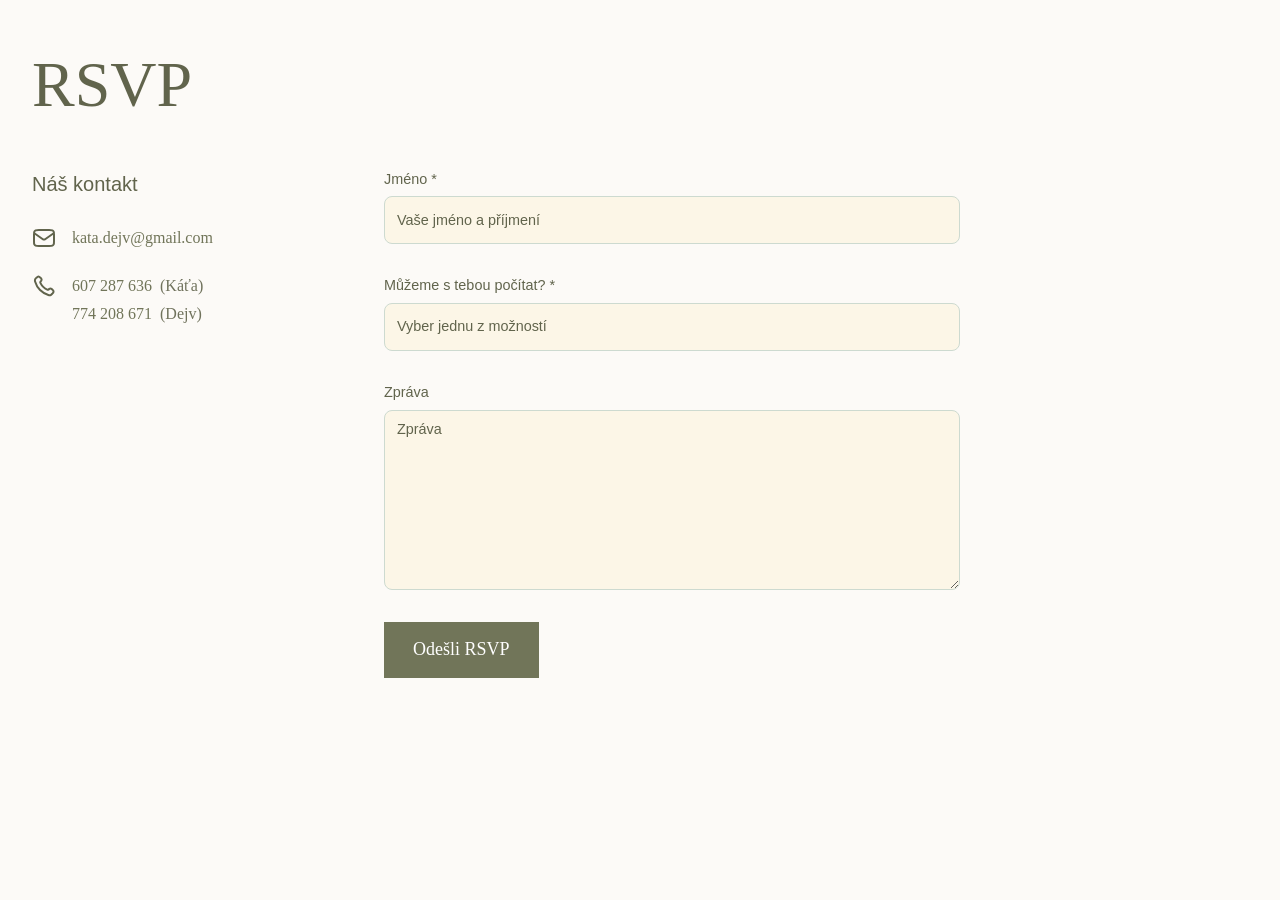
==== rsvp.html @ 77498708 "Add files via upload" ====
<!DOCTYPE html>
<html lang="cs">
    
<head>
    <meta charset="utf-8"/>
    <title>RSVP</title>
    <meta content="RSVP" property="og:title"/>
    <meta property="og:type" content="website"/>
    <meta content="width=device-width, initial-scale=1" name="viewport"/>
    <link rel="stylesheet" type="text/css" href="rsvp_styles.css"/>
    <script type="text/javascript">!function(o,c){var n=c.documentElement,t=" w-mod-";n.className+=t+"js",("ontouchstart"in o||o.DocumentTouch&&c instanceof DocumentTouch)&&(n.className+=t+"touch")}(window,document);</script>
    <style> select { -webkit-appearance: none; } </style>
</head>
<script>
document.addEventListener("DOMContentLoaded", function () {
    const ucast = document.getElementById("ucast");
    const pocetOsob = document.getElementById("pocet-osob");

    const anoFields = document.querySelectorAll(".rsvp-ano-field");
    const druhaOsobaFields = document.querySelectorAll(".druha-osoba-field");

    const requiredAnoInputs = [
        document.getElementById("pocet-osob"),
        document.getElementById("polevka-1"),
        document.getElementById("hlavni-jidlo-1")
    ];

    const druhaOsobaInputs = [
        document.getElementById("polevka-2"),
        document.getElementById("hlavni-jidlo-2")
    ];

    function toggleRsvpFields() {
        const jeAno = ucast.value === "ano";
        const jsouDva = jeAno && pocetOsob.value === "2";

        // Pole viditelná pouze při odpovědi Ano
        anoFields.forEach(function (field) {
            field.style.display = jeAno ? "" : "none";
        });

        requiredAnoInputs.forEach(function (input) {
            if (!input) return;

            input.required = jeAno;
            input.disabled = !jeAno;

            if (!jeAno) {
                input.value = "";
            }
        });

        // Pole pro druhou osobu se zobrazí pouze při Ano + 2 osoby
        druhaOsobaFields.forEach(function (field) {
            field.style.display = jsouDva ? "" : "none";
        });

        druhaOsobaInputs.forEach(function (input) {
            if (!input) return;

            input.required = jsouDva;
            input.disabled = !jsouDva;

            if (!jsouDva) {
                input.value = "";
            }
        });
    }

    toggleRsvpFields();

    ucast.addEventListener("change", toggleRsvpFields);
    pocetOsob.addEventListener("change", toggleRsvpFields);
});
</script>
<body>
    <section id="Contact" class="contact-hero-section">
        <div class="w-layout-blockcontainer container w-container">
            <h1 class="heading-h2 margin-bottom-32">RSVP</h1>
            <div class="contact-form-block w-form">
                <form action="https://formsubmit.co/kata.dejv@gmail.com" method="POST" class="contact-form-grid">
                    <div class="contact-side-container"><p words-slide-up="" text-split="" class="paragraph-20">Náš kontakt</p>
                        <div class="contact-list">
                            <div id="w-node-_334a11bf-5dee-5a60-2e94-5e9068038ddd-0ecbaa71" class="contact-list-item">
                                <div class="contact-list-icon-wrapper">
                                    <div class="contact-list-icon w-embed">
                                        <svg width="24" height="24" viewBox="0 0 24 24" fill="none" xmlns="http://www.w3.org/2000/svg">
                                            <path d="M2 7L10.1649 12.7154C10.8261 13.1783 11.1567 13.4097 11.5163 13.4993C11.8339 13.5785 12.1661 13.5785 12.4837 13.4993C12.8433 13.4097 13.1739 13.1783 13.8351 12.7154L22 7M6.8 20H17.2C18.8802 20 19.7202 20 20.362 19.673C20.9265 19.3854 21.3854 18.9265 21.673 18.362C22 17.7202 22 16.8802 22 15.2V8.8C22 7.11984 22 6.27976 21.673 5.63803C21.3854 5.07354 20.9265 4.6146 20.362 4.32698C19.7202 4 18.8802 4 17.2 4H6.8C5.11984 4 4.27976 4 3.63803 4.32698C3.07354 4.6146 2.6146 5.07354 2.32698 5.63803C2 6.27976 2 7.11984 2 8.8V15.2C2 16.8802 2 17.7202 2.32698 18.362C2.6146 18.9265 3.07354 19.3854 3.63803 19.673C4.27976 20 5.11984 20 6.8 20Z" stroke="currentColor" stroke-width="2" stroke-linecap="round" stroke-linejoin="round"/>
                                        </svg>
                                    </div>
                                </div>
                                <a href="mailto:kata.dejv@gmail.com" class="contact-links">kata.dejv@gmail.com</a>
                            </div>
                            <div id="w-node-_334a11bf-5dee-5a60-2e94-5e9068038de2-0ecbaa71" class="contact-list-item">
                                <div class="contact-list-icon-wrapper">
                                    <div class="contact-list-icon w-embed">
                                        <svg width="24" height="24" viewBox="0 0 24 24" fill="none" xmlns="http://www.w3.org/2000/svg">
                                            <path d="M8.38028 8.85335C9.07627 10.303 10.0251 11.6616 11.2266 12.8632C12.4282 14.0648 13.7869 15.0136 15.2365 15.7096C15.3612 15.7694 15.4235 15.7994 15.5024 15.8224C15.7828 15.9041 16.127 15.8454 16.3644 15.6754C16.4313 15.6275 16.4884 15.5704 16.6027 15.4561C16.9523 15.1064 17.1271 14.9316 17.3029 14.8174C17.9658 14.3864 18.8204 14.3864 19.4833 14.8174C19.6591 14.9316 19.8339 15.1064 20.1835 15.4561L20.3783 15.6509C20.9098 16.1824 21.1755 16.4481 21.3198 16.7335C21.6069 17.301 21.6069 17.9713 21.3198 18.5389C21.1755 18.8242 20.9098 19.09 20.3783 19.6214L20.2207 19.779C19.6911 20.3087 19.4263 20.5735 19.0662 20.7757C18.6667 21.0001 18.0462 21.1615 17.588 21.1601C17.1751 21.1589 16.8928 21.0788 16.3284 20.9186C13.295 20.0576 10.4326 18.4332 8.04466 16.0452C5.65668 13.6572 4.03221 10.7948 3.17124 7.76144C3.01103 7.19699 2.93092 6.91477 2.9297 6.50182C2.92833 6.0436 3.08969 5.42311 3.31411 5.0236C3.51636 4.66357 3.78117 4.39876 4.3108 3.86913L4.46843 3.7115C4.99987 3.18006 5.2656 2.91433 5.55098 2.76999C6.11854 2.48292 6.7888 2.48292 7.35636 2.76999C7.64174 2.91433 7.90747 3.18006 8.43891 3.7115L8.63378 3.90637C8.98338 4.25597 9.15819 4.43078 9.27247 4.60655C9.70347 5.26945 9.70347 6.12403 9.27247 6.78692C9.15819 6.96269 8.98338 7.1375 8.63378 7.4871C8.51947 7.60142 8.46231 7.65857 8.41447 7.72538C8.24446 7.96281 8.18576 8.30707 8.26748 8.58743C8.29048 8.66632 8.32041 8.72866 8.38028 8.85335Z" stroke="currentColor" stroke-width="2" stroke-linecap="round" stroke-linejoin="round"/>
                                        </svg>
                                    </div>
                                </div>
                                <div class="contact-phone-links">
                                    <div style="display: flex; flex-direction: column; align-items: flex-start; gap: 4px;">
                                        <div>
                                            <a class="contact-links" href="tel:+420607287636" style="display: inline;">607 287 636</a>
                                            <span class="contact-phone-name">(Káťa)</span>
                                        </div>

                                        <div>
                                            <a class="contact-links" href="tel:+420774208671" style="display: inline;">774 208 671</a>
                                            <span class="contact-phone-name">(Dejv)</span>
                                        </div>
                                    </div>
                                </div>
                                </div>
                            <div id="w-node-_334a11bf-5dee-5a60-2e94-5e9068038de7-0ecbaa71" class="contact-list-item"></div>
                        </div>
                    </div>
                    <div class="form-elements-grid">

                        <div class="_100-width">
                            <label for="First-Name-3" class="field-label">Jméno *</label>
                            <input class="text-field w-input" maxlength="256" name="Jméno" data-name="First Name" placeholder="Vaše jméno a příjmení" type="text" id="First-Name-3" required/>
                        </div>

                        <div class="_100-width">
                            <label for="ucast" class="field-label">Můžeme s tebou počítat? *</label>
                            <select id="ucast" name="Účast" data-name="Účast" required class="text-field w-select">
                                <option value="">Vyber jednu z možností</option>
                                <option value="ano">Ano</option>
                                <option value="ne">Ne</option>
                            </select>
                        </div>

                        <div class="_100-width rsvp-ano-field" style="display: none;">
                            <label for="pocet-osob" class="field-label">Kolik vás bude? *</label>
                            <select id="pocet-osob" name="Počet osob" data-name="Počet osob" class="text-field w-select">
                                <option value="">Vyber jednu z možností</option>
                                <option value="1">1</option>
                                <option value="2">2</option>
                            </select>
                        </div>

                        <div class="_100-width rsvp-ano-field" style="display: none;">
                            <label for="polevka-1" class="field-label">Polévka *</label>
                            <select id="polevka-1" name="Polévka" data-name="Polévka" class="text-field w-select">
                                <option value="">Vyber jednu z možností</option>
                                <option value="Hovězí vývar s játrovými knedlíčky, nudle, bylinky">Hovězí vývar s játrovými knedlíčky, nudle, bylinky</option>
                                <option value="Dýňový krém">Dýňový krém</option>
                            </select>
                        </div>

                        <div class="_100-width rsvp-ano-field" style="display: none;">
                            <label for="hlavni-jidlo-1" class="field-label">Hlavní jídlo *</label>
                            <select id="hlavni-jidlo-1" name="Hlavní jídlo" data-name="Hlavní jídlo" class="text-field w-select">
                                <option value="">Vyber jednu z možností</option>
                                <option value="Hovězí svíčková pečeně na kořenové zelenině se smetanou, pajfalský knedlík, rybízový jam, pečený citron, šlehačka">Hovězí svíčková pečeně na kořenové zelenině se smetanou, pajfalský knedlík, rybízový jam, pečený citron, šlehačka</option>
                                <option value="Losos, petrželové pyré, grilované cukety a mladá karotka, špenátový olej, kandovaný citron">Losos, petrželové pyré, grilované cukety a mladá karotka, špenátový olej, kandovaný citron</option>
                                <option value="Grilované kuřecí supreme prso, pečené batáty, omáčka na pepři a koňaku, fazolky s uzenou slaninou">Grilované kuřecí supreme prso, pečené batáty, omáčka na pepři a koňaku, fazolky s uzenou slaninou</option>
                            </select>
                        </div>

                        <div class="_100-width druha-osoba-field" style="display: none;">
                            <label for="polevka-2" class="field-label">Polévka (2. osoba) *</label>
                            <select id="polevka-2" name="Polévka 2. osoba" data-name="Polévka 2. osoba" class="text-field w-select">
                                <option value="">Vyber jednu z možností</option>
                                <option value="Hovězí vývar s játrovými knedlíčky, nudle, bylinky">Hovězí vývar s játrovými knedlíčky, nudle, bylinky</option>
                                <option value="Dýňový krém">Dýňový krém</option>
                            </select>
                        </div>

                        <div class="_100-width druha-osoba-field" style="display: none;">
                            <label for="hlavni-jidlo-2" class="field-label">Hlavní jídlo (2. osoba) *</label>
                            <select id="hlavni-jidlo-2" name="Hlavní jídlo 2. osoba" data-name="Hlavní jídlo 2. osoba" class="text-field w-select">
                                <option value="">Vyber jednu z možností</option>
                                <option value="Hovězí svíčková pečeně na kořenové zelenině se smetanou, pajfalský knedlík, rybízový jam, pečený citron, šlehačka">Hovězí svíčková pečeně na kořenové zelenině se smetanou, pajfalský knedlík, rybízový jam, pečený citron, šlehačka</option>
                                <option value="Losos, petrželové pyré, grilované cukety a mladá karotka, špenátový olej, kandovaný citron">Losos, petrželové pyré, grilované cukety a mladá karotka, špenátový olej, kandovaný citron</option>
                                <option value="Grilované kuřecí supreme prso, pečené batáty, omáčka na pepři a koňaku, fazolky s uzenou slaninou">Grilované kuřecí supreme prso, pečené batáty, omáčka na pepři a koňaku, fazolky s uzenou slaninou</option>
                            </select>
                        </div>

                        <div class="_100-width">
                            <label for="Message-3" class="field-label">Zpráva</label>
                            <textarea placeholder="Zpráva" maxlength="5000" id="Message-3" name="Zpráva" data-name="Zpráva" class="text-field text-field-area w-input"></textarea>
                        </div>

                        <div class="_100-width">
                            <input type="submit" data-wait="Please wait..." class="primary-button w-button" value="Odešli RSVP"/>
                        </div>

                    </div>
                </form>
                <div class="success-message w-form-done">
                    <div class="paragraph-18">Už se nemůžeme dočkat na to až se všichni společně sejdeme!</div>
                </div>
                <div class="error-message w-form-fail">
                    <div>Ups! Něco se pokazilo při vyplňování dotazníku.</div>
                </div>
            </div>
        </div>
    </section>
</body>
</html>
---- rsvp_styles.css ----
html {
  -webkit-text-size-adjust: 100%;
  -ms-text-size-adjust: 100%;
  font-family: sans-serif;
}

body {
  margin: 0;
}

article, aside, details, figcaption, figure, footer, header, hgroup, main, menu, nav, section, summary {
  display: block;
}

audio, canvas, progress, video {
  vertical-align: baseline;
  display: inline-block;
}

audio:not([controls]) {
  height: 0;
  display: none;
}

[hidden], template {
  display: none;
}

a {
  background-color: #0000;
}

a:active, a:hover {
  outline: 0;
}

abbr[title] {
  border-bottom: 1px dotted;
}

b, strong {
  font-weight: bold;
}

dfn {
  font-style: italic;
}

h1 {
  margin: .67em 0;
  font-size: 2em;
}

mark {
  color: #000;
  background: #ff0;
}

small {
  font-size: 80%;
}

sub, sup {
  vertical-align: baseline;
  font-size: 75%;
  line-height: 0;
  position: relative;
}

sup {
  top: -.5em;
}

sub {
  bottom: -.25em;
}

img {
  border: 0;
}

svg:not(:root) {
  overflow: hidden;
}

hr {
  box-sizing: content-box;
  height: 0;
}

pre {
  overflow: auto;
}

code, kbd, pre, samp {
  font-family: monospace;
  font-size: 1em;
}

button, input, optgroup, select, textarea {
  color: inherit;
  font: inherit;
  margin: 0;
}

button {
  overflow: visible;
}

button, select {
  text-transform: none;
}

button, html input[type="button"], input[type="reset"] {
  -webkit-appearance: button;
  cursor: pointer;
}

button[disabled], html input[disabled] {
  cursor: default;
}

button::-moz-focus-inner, input::-moz-focus-inner {
  border: 0;
  padding: 0;
}

input {
  line-height: normal;
}

input[type="checkbox"], input[type="radio"] {
  box-sizing: border-box;
  padding: 0;
}

input[type="number"]::-webkit-inner-spin-button, input[type="number"]::-webkit-outer-spin-button {
  height: auto;
}

input[type="search"] {
  -webkit-appearance: none;
}

input[type="search"]::-webkit-search-cancel-button, input[type="search"]::-webkit-search-decoration {
  -webkit-appearance: none;
}

legend {
  border: 0;
  padding: 0;
}

textarea {
  overflow: auto;
}

optgroup {
  font-weight: bold;
}

table {
  border-collapse: collapse;
  border-spacing: 0;
}

td, th {
  padding: 0;
}

@font-face {
  font-family: webflow-icons;
  src: url("[data-uri]") format("truetype");
  font-weight: normal;
  font-style: normal;
}

[class^="w-icon-"], [class*=" w-icon-"] {
  speak: none;
  font-variant: normal;
  text-transform: none;
  -webkit-font-smoothing: antialiased;
  -moz-osx-font-smoothing: grayscale;
  font-style: normal;
  font-weight: normal;
  line-height: 1;
  font-family: webflow-icons !important;
}

.w-icon-slider-right:before {
  content: "";
}

.w-icon-slider-left:before {
  content: "";
}

.w-icon-nav-menu:before {
  content: "";
}

.w-icon-arrow-down:before, .w-icon-dropdown-toggle:before {
  content: "";
}

.w-icon-file-upload-remove:before {
  content: "";
}

.w-icon-file-upload-icon:before {
  content: "";
}

* {
  box-sizing: border-box;
}

html {
  height: 100%;
}

body {
  color: #333;
  background-color: #fff;
  min-height: 100%;
  margin: 0;
  font-family: Arial, sans-serif;
  font-size: 14px;
  line-height: 20px;
}

img {
  vertical-align: middle;
  max-width: 100%;
  display: inline-block;
}

html.w-mod-touch * {
  background-attachment: scroll !important;
}

.w-block {
  display: block;
}

.w-inline-block {
  max-width: 100%;
  display: inline-block;
}

.w-clearfix:before, .w-clearfix:after {
  content: " ";
  grid-area: 1 / 1 / 2 / 2;
  display: table;
}

.w-clearfix:after {
  clear: both;
}

.w-hidden {
  display: none;
}

.w-button {
  color: #fff;
  line-height: inherit;
  cursor: pointer;
  background-color: #3898ec;
  border: 0;
  border-radius: 0;
  padding: 9px 15px;
  text-decoration: none;
  display: inline-block;
}

input.w-button {
  -webkit-appearance: button;
}

html[data-w-dynpage] [data-w-cloak] {
  color: #0000 !important;
}

.w-code-block {
  margin: unset;
}

pre.w-code-block code {
  all: inherit;
}

.w-optimization {
  display: contents;
}

.w-webflow-badge, .w-webflow-badge * {
  z-index: auto;
  visibility: visible;
  box-sizing: border-box;
  float: none;
  clear: none;
  box-shadow: none;
  opacity: 1;
  direction: ltr;
  font-family: inherit;
  font-weight: inherit;
  color: inherit;
  font-size: inherit;
  line-height: inherit;
  font-style: inherit;
  font-variant: inherit;
  text-align: inherit;
  letter-spacing: inherit;
  -webkit-text-decoration: inherit;
  text-decoration: inherit;
  text-indent: 0;
  text-transform: inherit;
  text-shadow: none;
  font-smoothing: auto;
  vertical-align: baseline;
  cursor: inherit;
  white-space: inherit;
  word-break: normal;
  word-spacing: normal;
  word-wrap: normal;
  background: none;
  border: 0 #0000;
  border-radius: 0;
  width: auto;
  min-width: 0;
  max-width: none;
  height: auto;
  min-height: 0;
  max-height: none;
  margin: 0;
  padding: 0;
  list-style-type: disc;
  transition: none;
  display: block;
  position: static;
  inset: auto;
  overflow: visible;
  transform: none;
}

.w-webflow-badge {
  white-space: nowrap;
  cursor: pointer;
  box-shadow: 0 0 0 1px #0000001a, 0 1px 3px #0000001a;
  visibility: visible !important;
  z-index: 2147483647 !important;
  color: #aaadb0 !important;
  opacity: 1 !important;
  background-color: #fff !important;
  border-radius: 3px !important;
  width: auto !important;
  height: auto !important;
  margin: 0 !important;
  padding: 6px !important;
  font-size: 12px !important;
  line-height: 14px !important;
  text-decoration: none !important;
  display: inline-block !important;
  position: fixed !important;
  inset: auto 12px 12px auto !important;
  overflow: visible !important;
  transform: none !important;
}

.w-webflow-badge > img {
  visibility: visible !important;
  opacity: 1 !important;
  vertical-align: middle !important;
  display: inline-block !important;
}

h1, h2, h3, h4, h5, h6 {
  margin-bottom: 10px;
  font-weight: bold;
}

h1 {
  margin-top: 20px;
  font-size: 38px;
  line-height: 44px;
}

h2 {
  margin-top: 20px;
  font-size: 32px;
  line-height: 36px;
}

h3 {
  margin-top: 20px;
  font-size: 24px;
  line-height: 30px;
}

h4 {
  margin-top: 10px;
  font-size: 18px;
  line-height: 24px;
}

h5 {
  margin-top: 10px;
  font-size: 14px;
  line-height: 20px;
}

h6 {
  margin-top: 10px;
  font-size: 12px;
  line-height: 18px;
}

p {
  margin-top: 0;
  margin-bottom: 10px;
}

blockquote {
  border-left: 5px solid #e2e2e2;
  margin: 0 0 10px;
  padding: 10px 20px;
  font-size: 18px;
  line-height: 22px;
}

figure {
  margin: 0 0 10px;
}

figcaption {
  text-align: center;
  margin-top: 5px;
}

ul, ol {
  margin-top: 0;
  margin-bottom: 10px;
  padding-left: 40px;
}

.w-list-unstyled {
  padding-left: 0;
  list-style: none;
}

.w-embed:before, .w-embed:after {
  content: " ";
  grid-area: 1 / 1 / 2 / 2;
  display: table;
}

.w-embed:after {
  clear: both;
}

.w-video {
  width: 100%;
  padding: 0;
  position: relative;
}

.w-video iframe, .w-video object, .w-video embed {
  border: none;
  width: 100%;
  height: 100%;
  position: absolute;
  top: 0;
  left: 0;
}

fieldset {
  border: 0;
  margin: 0;
  padding: 0;
}

button, [type="button"], [type="reset"] {
  cursor: pointer;
  -webkit-appearance: button;
  border: 0;
}

.w-form {
  margin: 0 0 15px;
}

.w-form-done {
  text-align: center;
  background-color: #ddd;
  padding: 20px;
  display: none;
}

.w-form-fail {
  background-color: #ffdede;
  margin-top: 10px;
  padding: 10px;
  display: none;
}

.w-input, .w-select {
  color: #333;
  vertical-align: middle;
  background-color: #fff;
  border: 1px solid #ccc;
  width: 100%;
  height: 38px;
  margin-bottom: 10px;
  padding: 8px 12px;
  font-size: 14px;
  line-height: 1.42857;
  display: block;
}

.w-input::placeholder, .w-select::placeholder {
  color: #999;
}

.w-input:focus, .w-select:focus {
  border-color: #3898ec;
  outline: 0;
}

.w-input[disabled], .w-select[disabled], .w-input[readonly], .w-select[readonly], fieldset[disabled] .w-input, fieldset[disabled] .w-select {
  cursor: not-allowed;
}

.w-input[disabled]:not(.w-input-disabled), .w-select[disabled]:not(.w-input-disabled), .w-input[readonly], .w-select[readonly], fieldset[disabled]:not(.w-input-disabled) .w-input, fieldset[disabled]:not(.w-input-disabled) .w-select {
  background-color: #eee;
}

textarea.w-input, textarea.w-select {
  height: auto;
}

.w-select {
  background-color: #f3f3f3;
}

.w-select[multiple] {
  height: auto;
}

.w-form-label {
  cursor: pointer;
  margin-bottom: 0;
  font-weight: normal;
  display: inline-block;
}

.w-radio {
  margin-bottom: 5px;
  padding-left: 20px;
  display: block;
}

.w-radio:before, .w-radio:after {
  content: " ";
  grid-area: 1 / 1 / 2 / 2;
  display: table;
}

.w-radio:after {
  clear: both;
}

.w-radio-input {
  float: left;
  margin: 3px 0 0 -20px;
  line-height: normal;
}

.w-file-upload {
  margin-bottom: 10px;
  display: block;
}

.w-file-upload-input {
  opacity: 0;
  z-index: -100;
  width: .1px;
  height: .1px;
  position: absolute;
  overflow: hidden;
}

.w-file-upload-default, .w-file-upload-uploading, .w-file-upload-success {
  color: #333;
  display: inline-block;
}

.w-file-upload-error {
  margin-top: 10px;
  display: block;
}

.w-file-upload-default.w-hidden, .w-file-upload-uploading.w-hidden, .w-file-upload-error.w-hidden, .w-file-upload-success.w-hidden {
  display: none;
}

.w-file-upload-uploading-btn {
  cursor: pointer;
  background-color: #fafafa;
  border: 1px solid #ccc;
  margin: 0;
  padding: 8px 12px;
  font-size: 14px;
  font-weight: normal;
  display: flex;
}

.w-file-upload-file {
  background-color: #fafafa;
  border: 1px solid #ccc;
  flex-grow: 1;
  justify-content: space-between;
  margin: 0;
  padding: 8px 9px 8px 11px;
  display: flex;
}

.w-file-upload-file-name {
  font-size: 14px;
  font-weight: normal;
  display: block;
}

.w-file-remove-link {
  cursor: pointer;
  width: auto;
  height: auto;
  margin-top: 3px;
  margin-left: 10px;
  padding: 3px;
  display: block;
}

.w-icon-file-upload-remove {
  margin: auto;
  font-size: 10px;
}

.w-file-upload-error-msg {
  color: #ea384c;
  padding: 2px 0;
  display: inline-block;
}

.w-file-upload-info {
  padding: 0 12px;
  line-height: 38px;
  display: inline-block;
}

.w-file-upload-label {
  cursor: pointer;
  background-color: #fafafa;
  border: 1px solid #ccc;
  margin: 0;
  padding: 8px 12px;
  font-size: 14px;
  font-weight: normal;
  display: inline-block;
}

.w-icon-file-upload-icon, .w-icon-file-upload-uploading {
  width: 20px;
  margin-right: 8px;
  display: inline-block;
}

.w-icon-file-upload-uploading {
  height: 20px;
}

.w-container {
  max-width: 940px;
  margin-left: auto;
  margin-right: auto;
}

.w-container:before, .w-container:after {
  content: " ";
  grid-area: 1 / 1 / 2 / 2;
  display: table;
}

.w-container:after {
  clear: both;
}

.w-container .w-row {
  margin-left: -10px;
  margin-right: -10px;
}

.w-row:before, .w-row:after {
  content: " ";
  grid-area: 1 / 1 / 2 / 2;
  display: table;
}

.w-row:after {
  clear: both;
}

.w-row .w-row {
  margin-left: 0;
  margin-right: 0;
}

.w-col {
  float: left;
  width: 100%;
  min-height: 1px;
  padding-left: 10px;
  padding-right: 10px;
  position: relative;
}

.w-col .w-col {
  padding-left: 0;
  padding-right: 0;
}

.w-col-1 {
  width: 8.33333%;
}

.w-col-2 {
  width: 16.6667%;
}

.w-col-3 {
  width: 25%;
}

.w-col-4 {
  width: 33.3333%;
}

.w-col-5 {
  width: 41.6667%;
}

.w-col-6 {
  width: 50%;
}

.w-col-7 {
  width: 58.3333%;
}

.w-col-8 {
  width: 66.6667%;
}

.w-col-9 {
  width: 75%;
}

.w-col-10 {
  width: 83.3333%;
}

.w-col-11 {
  width: 91.6667%;
}

.w-col-12 {
  width: 100%;
}

.w-hidden-main {
  display: none !important;
}

@media screen and (max-width: 991px) {
  .w-container {
    max-width: 728px;
  }

  .w-hidden-main {
    display: inherit !important;
  }

  .w-hidden-medium {
    display: none !important;
  }

  .w-col-medium-1 {
    width: 8.33333%;
  }

  .w-col-medium-2 {
    width: 16.6667%;
  }

  .w-col-medium-3 {
    width: 25%;
  }

  .w-col-medium-4 {
    width: 33.3333%;
  }

  .w-col-medium-5 {
    width: 41.6667%;
  }

  .w-col-medium-6 {
    width: 50%;
  }

  .w-col-medium-7 {
    width: 58.3333%;
  }

  .w-col-medium-8 {
    width: 66.6667%;
  }

  .w-col-medium-9 {
    width: 75%;
  }

  .w-col-medium-10 {
    width: 83.3333%;
  }

  .w-col-medium-11 {
    width: 91.6667%;
  }

  .w-col-medium-12 {
    width: 100%;
  }

  .w-col-stack {
    width: 100%;
    left: auto;
    right: auto;
  }
}

@media screen and (max-width: 767px) {
  .w-hidden-main, .w-hidden-medium {
    display: inherit !important;
  }

  .w-hidden-small {
    display: none !important;
  }

  .w-row, .w-container .w-row {
    margin-left: 0;
    margin-right: 0;
  }

  .w-col {
    width: 100%;
    left: auto;
    right: auto;
  }

  .w-col-small-1 {
    width: 8.33333%;
  }

  .w-col-small-2 {
    width: 16.6667%;
  }

  .w-col-small-3 {
    width: 25%;
  }

  .w-col-small-4 {
    width: 33.3333%;
  }

  .w-col-small-5 {
    width: 41.6667%;
  }

  .w-col-small-6 {
    width: 50%;
  }

  .w-col-small-7 {
    width: 58.3333%;
  }

  .w-col-small-8 {
    width: 66.6667%;
  }

  .w-col-small-9 {
    width: 75%;
  }

  .w-col-small-10 {
    width: 83.3333%;
  }

  .w-col-small-11 {
    width: 91.6667%;
  }

  .w-col-small-12 {
    width: 100%;
  }
}

@media screen and (max-width: 479px) {
  .w-container {
    max-width: none;
  }

  .w-hidden-main, .w-hidden-medium, .w-hidden-small {
    display: inherit !important;
  }

  .w-hidden-tiny {
    display: none !important;
  }

  .w-col {
    width: 100%;
  }

  .w-col-tiny-1 {
    width: 8.33333%;
  }

  .w-col-tiny-2 {
    width: 16.6667%;
  }

  .w-col-tiny-3 {
    width: 25%;
  }

  .w-col-tiny-4 {
    width: 33.3333%;
  }

  .w-col-tiny-5 {
    width: 41.6667%;
  }

  .w-col-tiny-6 {
    width: 50%;
  }

  .w-col-tiny-7 {
    width: 58.3333%;
  }

  .w-col-tiny-8 {
    width: 66.6667%;
  }

  .w-col-tiny-9 {
    width: 75%;
  }

  .w-col-tiny-10 {
    width: 83.3333%;
  }

  .w-col-tiny-11 {
    width: 91.6667%;
  }

  .w-col-tiny-12 {
    width: 100%;
  }
}

.w-widget {
  position: relative;
}

.w-widget-map {
  width: 100%;
  height: 400px;
}

.w-widget-map label {
  width: auto;
  display: inline;
}

.w-widget-map img {
  max-width: inherit;
}

.w-widget-map .gm-style-iw {
  text-align: center;
}

.w-widget-map .gm-style-iw > button {
  display: none !important;
}

.w-widget-twitter {
  overflow: hidden;
}

.w-widget-twitter-count-shim {
  vertical-align: top;
  text-align: center;
  background: #fff;
  border: 1px solid #758696;
  border-radius: 3px;
  width: 28px;
  height: 20px;
  display: inline-block;
  position: relative;
}

.w-widget-twitter-count-shim * {
  pointer-events: none;
  -webkit-user-select: none;
  user-select: none;
}

.w-widget-twitter-count-shim .w-widget-twitter-count-inner {
  text-align: center;
  color: #999;
  font-family: serif;
  font-size: 15px;
  line-height: 12px;
  position: relative;
}

.w-widget-twitter-count-shim .w-widget-twitter-count-clear {
  display: block;
  position: relative;
}

.w-widget-twitter-count-shim.w--large {
  width: 36px;
  height: 28px;
}

.w-widget-twitter-count-shim.w--large .w-widget-twitter-count-inner {
  font-size: 18px;
  line-height: 18px;
}

.w-widget-twitter-count-shim:not(.w--vertical) {
  margin-left: 5px;
  margin-right: 8px;
}

.w-widget-twitter-count-shim:not(.w--vertical).w--large {
  margin-left: 6px;
}

.w-widget-twitter-count-shim:not(.w--vertical):before, .w-widget-twitter-count-shim:not(.w--vertical):after {
  content: " ";
  pointer-events: none;
  border: solid #0000;
  width: 0;
  height: 0;
  position: absolute;
  top: 50%;
  left: 0;
}

.w-widget-twitter-count-shim:not(.w--vertical):before {
  border-width: 4px;
  border-color: #75869600 #5d6c7b #75869600 #75869600;
  margin-top: -4px;
  margin-left: -9px;
}

.w-widget-twitter-count-shim:not(.w--vertical).w--large:before {
  border-width: 5px;
  margin-top: -5px;
  margin-left: -10px;
}

.w-widget-twitter-count-shim:not(.w--vertical):after {
  border-width: 4px;
  border-color: #fff0 #fff #fff0 #fff0;
  margin-top: -4px;
  margin-left: -8px;
}

.w-widget-twitter-count-shim:not(.w--vertical).w--large:after {
  border-width: 5px;
  margin-top: -5px;
  margin-left: -9px;
}

.w-widget-twitter-count-shim.w--vertical {
  width: 61px;
  height: 33px;
  margin-bottom: 8px;
}

.w-widget-twitter-count-shim.w--vertical:before, .w-widget-twitter-count-shim.w--vertical:after {
  content: " ";
  pointer-events: none;
  border: solid #0000;
  width: 0;
  height: 0;
  position: absolute;
  top: 100%;
  left: 50%;
}

.w-widget-twitter-count-shim.w--vertical:before {
  border-width: 5px;
  border-color: #5d6c7b #75869600 #75869600;
  margin-left: -5px;
}

.w-widget-twitter-count-shim.w--vertical:after {
  border-width: 4px;
  border-color: #fff #fff0 #fff0;
  margin-left: -4px;
}

.w-widget-twitter-count-shim.w--vertical .w-widget-twitter-count-inner {
  font-size: 18px;
  line-height: 22px;
}

.w-widget-twitter-count-shim.w--vertical.w--large {
  width: 76px;
}

.w-background-video {
  color: #fff;
  height: 500px;
  position: relative;
  overflow: hidden;
}

.w-background-video > video {
  object-fit: cover;
  z-index: -100;
  background-position: 50%;
  background-size: cover;
  width: 100%;
  height: 100%;
  margin: auto;
  position: absolute;
  inset: -100%;
}

.w-background-video > video::-webkit-media-controls-start-playback-button {
  -webkit-appearance: none;
  display: none !important;
}

.w-background-video--control {
  background-color: #0000;
  padding: 0;
  position: absolute;
  bottom: 1em;
  right: 1em;
}

.w-background-video--control > [hidden] {
  display: none !important;
}

.w-slider {
  text-align: center;
  clear: both;
  -webkit-tap-highlight-color: #0000;
  tap-highlight-color: #0000;
  background: #ddd;
  height: 300px;
  position: relative;
}

.w-slider-mask {
  z-index: 1;
  white-space: nowrap;
  height: 100%;
  display: block;
  position: relative;
  left: 0;
  right: 0;
  overflow: hidden;
}

.w-slide {
  vertical-align: top;
  white-space: normal;
  text-align: left;
  width: 100%;
  height: 100%;
  display: inline-block;
  position: relative;
}

.w-slider-nav {
  z-index: 2;
  text-align: center;
  -webkit-tap-highlight-color: #0000;
  tap-highlight-color: #0000;
  height: 40px;
  margin: auto;
  padding-top: 10px;
  position: absolute;
  inset: auto 0 0;
}

.w-slider-nav.w-round > div {
  border-radius: 100%;
}

.w-slider-nav.w-num > div {
  font-size: inherit;
  line-height: inherit;
  width: auto;
  height: auto;
  padding: .2em .5em;
}

.w-slider-nav.w-shadow > div {
  box-shadow: 0 0 3px #3336;
}

.w-slider-nav-invert {
  color: #fff;
}

.w-slider-nav-invert > div {
  background-color: #2226;
}

.w-slider-nav-invert > div.w-active {
  background-color: #222;
}

.w-slider-dot {
  cursor: pointer;
  background-color: #fff6;
  width: 1em;
  height: 1em;
  margin: 0 3px .5em;
  transition: background-color .1s, color .1s;
  display: inline-block;
  position: relative;
}

.w-slider-dot.w-active {
  background-color: #fff;
}

.w-slider-dot:focus {
  outline: none;
  box-shadow: 0 0 0 2px #fff;
}

.w-slider-dot:focus.w-active {
  box-shadow: none;
}

.w-slider-arrow-left, .w-slider-arrow-right {
  cursor: pointer;
  color: #fff;
  -webkit-tap-highlight-color: #0000;
  tap-highlight-color: #0000;
  -webkit-user-select: none;
  user-select: none;
  width: 80px;
  margin: auto;
  font-size: 40px;
  position: absolute;
  inset: 0;
  overflow: hidden;
}

.w-slider-arrow-left [class^="w-icon-"], .w-slider-arrow-right [class^="w-icon-"], .w-slider-arrow-left [class*=" w-icon-"], .w-slider-arrow-right [class*=" w-icon-"] {
  position: absolute;
}

.w-slider-arrow-left:focus, .w-slider-arrow-right:focus {
  outline: 0;
}

.w-slider-arrow-left {
  z-index: 3;
  right: auto;
}

.w-slider-arrow-right {
  z-index: 4;
  left: auto;
}

.w-icon-slider-left, .w-icon-slider-right {
  width: 1em;
  height: 1em;
  margin: auto;
  inset: 0;
}

.w-slider-aria-label {
  clip: rect(0 0 0 0);
  border: 0;
  width: 1px;
  height: 1px;
  margin: -1px;
  padding: 0;
  position: absolute;
  overflow: hidden;
}

.w-slider-force-show {
  display: block !important;
}

.w-dropdown {
  text-align: left;
  z-index: 900;
  margin-left: auto;
  margin-right: auto;
  display: inline-block;
  position: relative;
}

.w-dropdown-btn, .w-dropdown-toggle, .w-dropdown-link {
  vertical-align: top;
  color: #222;
  text-align: left;
  white-space: nowrap;
  margin-left: auto;
  margin-right: auto;
  padding: 20px;
  text-decoration: none;
  position: relative;
}

.w-dropdown-toggle {
  -webkit-user-select: none;
  user-select: none;
  cursor: pointer;
  padding-right: 40px;
  display: inline-block;
}

.w-dropdown-toggle:focus {
  outline: 0;
}

.w-icon-dropdown-toggle {
  width: 1em;
  height: 1em;
  margin: auto 20px auto auto;
  position: absolute;
  top: 0;
  bottom: 0;
  right: 0;
}

.w-dropdown-list {
  background: #ddd;
  min-width: 100%;
  display: none;
  position: absolute;
}

.w-dropdown-list.w--open {
  display: block;
}

.w-dropdown-link {
  color: #222;
  padding: 10px 20px;
  display: block;
}

.w-dropdown-link.w--current {
  color: #0082f3;
}

.w-dropdown-link:focus {
  outline: 0;
}

@media screen and (max-width: 767px) {
  .w-nav-brand {
    padding-left: 10px;
  }
}

.w-lightbox-backdrop {
  cursor: auto;
  letter-spacing: normal;
  text-indent: 0;
  text-shadow: none;
  text-transform: none;
  visibility: visible;
  white-space: normal;
  word-break: normal;
  word-spacing: normal;
  word-wrap: normal;
  color: #fff;
  text-align: center;
  z-index: 2000;
  opacity: 0;
  -webkit-user-select: none;
  -moz-user-select: none;
  -webkit-tap-highlight-color: transparent;
  background: #000000e6;
  outline: 0;
  font-family: Helvetica Neue, Helvetica, Ubuntu, Segoe UI, Verdana, sans-serif;
  font-size: 17px;
  font-style: normal;
  font-weight: 300;
  line-height: 1.2;
  list-style: disc;
  position: fixed;
  inset: 0;
  -webkit-transform: translate(0);
}

.w-lightbox-backdrop, .w-lightbox-container {
  -webkit-overflow-scrolling: touch;
  height: 100%;
  overflow: auto;
}

.w-lightbox-content {
  height: 100vh;
  position: relative;
  overflow: hidden;
}

.w-lightbox-view {
  opacity: 0;
  width: 100vw;
  height: 100vh;
  position: absolute;
}

.w-lightbox-view:before {
  content: "";
  height: 100vh;
}

.w-lightbox-group, .w-lightbox-group .w-lightbox-view, .w-lightbox-group .w-lightbox-view:before {
  height: 86vh;
}

.w-lightbox-frame, .w-lightbox-view:before {
  vertical-align: middle;
  display: inline-block;
}

.w-lightbox-figure {
  margin: 0;
  position: relative;
}

.w-lightbox-group .w-lightbox-figure {
  cursor: pointer;
}

.w-lightbox-img {
  width: auto;
  max-width: none;
  height: auto;
}

.w-lightbox-image {
  float: none;
  max-width: 100vw;
  max-height: 100vh;
  display: block;
}

.w-lightbox-group .w-lightbox-image {
  max-height: 86vh;
}

.w-lightbox-caption {
  text-align: left;
  text-overflow: ellipsis;
  white-space: nowrap;
  background: #0006;
  padding: .5em 1em;
  position: absolute;
  bottom: 0;
  left: 0;
  right: 0;
  overflow: hidden;
}

.w-lightbox-embed {
  width: 100%;
  height: 100%;
  position: absolute;
  inset: 0;
}

.w-lightbox-control {
  cursor: pointer;
  background-position: center;
  background-repeat: no-repeat;
  background-size: 24px;
  width: 4em;
  transition: all .3s;
  position: absolute;
  top: 0;
}

.w-lightbox-left {
  background-image: url("[data-uri]");
  display: none;
  bottom: 0;
  left: 0;
}

.w-lightbox-right {
  background-image: url("[data-uri]");
  display: none;
  bottom: 0;
  right: 0;
}

.w-lightbox-close {
  background-image: url("[data-uri]");
  background-size: 18px;
  height: 2.6em;
  right: 0;
}

.w-lightbox-strip {
  white-space: nowrap;
  padding: 0 1vh;
  line-height: 0;
  position: absolute;
  bottom: 0;
  left: 0;
  right: 0;
  overflow: auto hidden;
}

.w-lightbox-item {
  box-sizing: content-box;
  cursor: pointer;
  width: 10vh;
  padding: 2vh 1vh;
  display: inline-block;
  -webkit-transform: translate3d(0, 0, 0);
}

.w-lightbox-active {
  opacity: .3;
}

.w-lightbox-thumbnail {
  background: #222;
  height: 10vh;
  position: relative;
  overflow: hidden;
}

.w-lightbox-thumbnail-image {
  position: absolute;
  top: 0;
  left: 0;
}

.w-lightbox-thumbnail .w-lightbox-tall {
  width: 100%;
  top: 50%;
  transform: translate(0, -50%);
}

.w-lightbox-thumbnail .w-lightbox-wide {
  height: 100%;
  left: 50%;
  transform: translate(-50%);
}

.w-lightbox-spinner {
  box-sizing: border-box;
  border: 5px solid #0006;
  border-radius: 50%;
  width: 40px;
  height: 40px;
  margin-top: -20px;
  margin-left: -20px;
  animation: .8s linear infinite spin;
  position: absolute;
  top: 50%;
  left: 50%;
}

.w-lightbox-spinner:after {
  content: "";
  border: 3px solid #0000;
  border-bottom-color: #fff;
  border-radius: 50%;
  position: absolute;
  inset: -4px;
}

.w-lightbox-hide {
  display: none;
}

.w-lightbox-noscroll {
  overflow: hidden;
}

@media (min-width: 768px) {
  .w-lightbox-content {
    height: 96vh;
    margin-top: 2vh;
  }

  .w-lightbox-view, .w-lightbox-view:before {
    height: 96vh;
  }

  .w-lightbox-group, .w-lightbox-group .w-lightbox-view, .w-lightbox-group .w-lightbox-view:before {
    height: 84vh;
  }

  .w-lightbox-image {
    max-width: 96vw;
    max-height: 96vh;
  }

  .w-lightbox-group .w-lightbox-image {
    max-width: 82.3vw;
    max-height: 84vh;
  }

  .w-lightbox-left, .w-lightbox-right {
    opacity: .5;
    display: block;
  }

  .w-lightbox-close {
    opacity: .8;
  }

  .w-lightbox-control:hover {
    opacity: 1;
  }
}

.w-lightbox-inactive, .w-lightbox-inactive:hover {
  opacity: 0;
}

.w-richtext:before, .w-richtext:after {
  content: " ";
  grid-area: 1 / 1 / 2 / 2;
  display: table;
}

.w-richtext:after {
  clear: both;
}

.w-richtext[contenteditable="true"]:before, .w-richtext[contenteditable="true"]:after {
  white-space: initial;
}

.w-richtext ol, .w-richtext ul {
  overflow: hidden;
}

.w-richtext .w-richtext-figure-selected.w-richtext-figure-type-video div:after, .w-richtext .w-richtext-figure-selected[data-rt-type="video"] div:after, .w-richtext .w-richtext-figure-selected.w-richtext-figure-type-image div, .w-richtext .w-richtext-figure-selected[data-rt-type="image"] div {
  outline: 2px solid #2895f7;
}

.w-richtext figure.w-richtext-figure-type-video > div:after, .w-richtext figure[data-rt-type="video"] > div:after {
  content: "";
  display: none;
  position: absolute;
  inset: 0;
}

.w-richtext figure {
  max-width: 60%;
  position: relative;
}

.w-richtext figure > div:before {
  cursor: default !important;
}

.w-richtext figure img {
  width: 100%;
}

.w-richtext figure figcaption.w-richtext-figcaption-placeholder {
  opacity: .6;
}

.w-richtext figure div {
  color: #0000;
  font-size: 0;
}

.w-richtext figure.w-richtext-figure-type-image, .w-richtext figure[data-rt-type="image"] {
  display: table;
}

.w-richtext figure.w-richtext-figure-type-image > div, .w-richtext figure[data-rt-type="image"] > div {
  display: inline-block;
}

.w-richtext figure.w-richtext-figure-type-image > figcaption, .w-richtext figure[data-rt-type="image"] > figcaption {
  caption-side: bottom;
  display: table-caption;
}

.w-richtext figure.w-richtext-figure-type-video, .w-richtext figure[data-rt-type="video"] {
  width: 60%;
  height: 0;
}

.w-richtext figure.w-richtext-figure-type-video iframe, .w-richtext figure[data-rt-type="video"] iframe {
  width: 100%;
  height: 100%;
  position: absolute;
  top: 0;
  left: 0;
}

.w-richtext figure.w-richtext-figure-type-video > div, .w-richtext figure[data-rt-type="video"] > div {
  width: 100%;
}

.w-richtext figure.w-richtext-align-center {
  clear: both;
  margin-left: auto;
  margin-right: auto;
}

.w-richtext figure.w-richtext-align-center.w-richtext-figure-type-image > div, .w-richtext figure.w-richtext-align-center[data-rt-type="image"] > div {
  max-width: 100%;
}

.w-richtext figure.w-richtext-align-normal {
  clear: both;
}

.w-richtext figure.w-richtext-align-fullwidth {
  text-align: center;
  clear: both;
  width: 100%;
  max-width: 100%;
  margin-left: auto;
  margin-right: auto;
  display: block;
}

.w-richtext figure.w-richtext-align-fullwidth > div {
  padding-bottom: inherit;
  display: inline-block;
}

.w-richtext figure.w-richtext-align-fullwidth > figcaption {
  display: block;
}

.w-richtext figure.w-richtext-align-floatleft {
  float: left;
  clear: none;
  margin-right: 15px;
}

.w-richtext figure.w-richtext-align-floatright {
  float: right;
  clear: none;
  margin-left: 15px;
}

.w-nav {
  z-index: 1000;
  background: #ddd;
  position: relative;
}

.w-nav:before, .w-nav:after {
  content: " ";
  grid-area: 1 / 1 / 2 / 2;
  display: table;
}

.w-nav:after {
  clear: both;
}

.w-nav-brand {
  float: left;
  color: #333;
  text-decoration: none;
  position: relative;
}

.w-nav-link {
  vertical-align: top;
  color: #222;
  text-align: left;
  margin-left: auto;
  margin-right: auto;
  padding: 20px;
  text-decoration: none;
  display: inline-block;
  position: relative;
}

.w-nav-link.w--current {
  color: #0082f3;
}

.w-nav-menu {
  float: right;
  position: relative;
}

[data-nav-menu-open] {
  text-align: center;
  background: #c8c8c8;
  min-width: 200px;
  position: absolute;
  top: 100%;
  left: 0;
  right: 0;
  overflow: visible;
  display: block !important;
}

.w--nav-link-open {
  display: block;
  position: relative;
}

.w-nav-overlay {
  width: 100%;
  display: none;
  position: absolute;
  top: 100%;
  left: 0;
  right: 0;
  overflow: hidden;
}

.w-nav-overlay [data-nav-menu-open] {
  top: 0;
}

.w-nav[data-animation="over-left"] .w-nav-overlay {
  width: auto;
}

.w-nav[data-animation="over-left"] .w-nav-overlay, .w-nav[data-animation="over-left"] [data-nav-menu-open] {
  z-index: 1;
  top: 0;
  right: auto;
}

.w-nav[data-animation="over-right"] .w-nav-overlay {
  width: auto;
}

.w-nav[data-animation="over-right"] .w-nav-overlay, .w-nav[data-animation="over-right"] [data-nav-menu-open] {
  z-index: 1;
  top: 0;
  left: auto;
}

.w-nav-button {
  float: right;
  cursor: pointer;
  -webkit-tap-highlight-color: #0000;
  tap-highlight-color: #0000;
  -webkit-user-select: none;
  user-select: none;
  padding: 18px;
  font-size: 24px;
  display: none;
  position: relative;
}

.w-nav-button:focus {
  outline: 0;
}

.w-nav-button.w--open {
  color: #fff;
  background-color: #c8c8c8;
}

.w-nav[data-collapse="all"] .w-nav-menu {
  display: none;
}

.w-nav[data-collapse="all"] .w-nav-button, .w--nav-dropdown-open, .w--nav-dropdown-toggle-open {
  display: block;
}

.w--nav-dropdown-list-open {
  position: static;
}

@media screen and (max-width: 991px) {
  .w-nav[data-collapse="medium"] .w-nav-menu {
    display: none;
  }

  .w-nav[data-collapse="medium"] .w-nav-button {
    display: block;
  }
}

@media screen and (max-width: 767px) {
  .w-nav[data-collapse="small"] .w-nav-menu {
    display: none;
  }

  .w-nav[data-collapse="small"] .w-nav-button {
    display: block;
  }

  .w-nav-brand {
    padding-left: 10px;
  }
}

@media screen and (max-width: 479px) {
  .w-nav[data-collapse="tiny"] .w-nav-menu {
    display: none;
  }

  .w-nav[data-collapse="tiny"] .w-nav-button {
    display: block;
  }
}

.w-tabs {
  position: relative;
}

.w-tabs:before, .w-tabs:after {
  content: " ";
  grid-area: 1 / 1 / 2 / 2;
  display: table;
}

.w-tabs:after {
  clear: both;
}

.w-tab-menu {
  position: relative;
}

.w-tab-link {
  vertical-align: top;
  text-align: left;
  cursor: pointer;
  color: #222;
  background-color: #ddd;
  padding: 9px 30px;
  text-decoration: none;
  display: inline-block;
  position: relative;
}

.w-tab-link.w--current {
  background-color: #c8c8c8;
}

.w-tab-link:focus {
  outline: 0;
}

.w-tab-content {
  display: block;
  position: relative;
  overflow: hidden;
}

.w-tab-pane {
  display: none;
  position: relative;
}

.w--tab-active {
  display: block;
}

@media screen and (max-width: 479px) {
  .w-tab-link {
    display: block;
  }
}

.w-ix-emptyfix:after {
  content: "";
}

@keyframes spin {
  0% {
    transform: rotate(0);
  }

  100% {
    transform: rotate(360deg);
  }
}

.w-dyn-empty {
  background-color: #ddd;
  padding: 10px;
}

.w-dyn-hide, .w-dyn-bind-empty, .w-condition-invisible {
  display: none !important;
}

.wf-layout-layout {
  display: grid;
}

.w-code-component > * {
  width: 100%;
  height: 100%;
  position: absolute;
  top: 0;
  left: 0;
}

:root {
  --brand--neutrals--light-background: #fefefe;
  --text--default--dark-text: #61644c;
  --brand--primary--action: #717559;
  --brand--primary--action-pressed: #0a0a0a;
  --brand--primary--action-hover: #071300;
  --text--default--medium-text: #2b412f;
  --text--default--light-text: #7a7a7a;
  --brand--neutrals--grey-dark: #6f6c67;
  --dark-blue\<deleted\|variable-47274d42\>: #0e2244;
  --brand--neutrals--grey-background: #cddad0;
  --brand--neutrals--grey-mid: #d3d3d3;
  --brand--color--green-light: #f4f7f4;
  --untitled-ui--primary600\<deleted\|variable-c514c1b4\>: #162b4c;
  --brand--color--red\<deleted\|variable-77654926-6933-b517-4f60-3f21b1974730\>: #ca4949;
  --brand--color--red-light\<deleted\|variable-dad8a357-8cda-10cf-b0ed-9cc89fda3963\>: #f8e2e2;
  --brand--neutrals--black: black;
  --primary-font: "Gloock", "Cinzel", "Cormorant Unicase", serif;
  --primary-font-sans: "Prata", "Forum", "Playfair Display SC", sans-serif;
}

.w-layout-blockcontainer {
  max-width: 940px;
  margin-left: auto;
  margin-right: auto;
  display: block;
}

.w-layout-grid {
  grid-row-gap: 16px;
  grid-column-gap: 16px;
  grid-template-rows: auto auto;
  grid-template-columns: 1fr 1fr;
  grid-auto-columns: 1fr;
  display: grid;
}

.w-layout-vflex {
  flex-direction: column;
  align-items: flex-start;
  display: flex;
}

@media screen and (max-width: 991px) {
  .w-layout-blockcontainer {
    max-width: 728px;
  }
}

@media screen and (max-width: 767px) {
  .w-layout-blockcontainer {
    max-width: none;
  }
}

body {
  background-color: #fcfaf7;
  color: var(--text--default--dark-text);
  flex-direction: column;
  min-height: 100%;
  font-family: var(--primary-font);
  font-size: 1rem;
  line-height: 100%;
  display: flex;
}

h1 {
  margin-top: 0;
  margin-bottom: 0;
  font-size: 5.6rem;
  font-weight: 400;
  line-height: 1.07em;
}

h2 {
  margin-top: 0;
  margin-bottom: 0;
  font-size: 5.5rem;
  font-weight: 400;
  line-height: 1.05em;
}

h3 {
  margin-top: 0;
  margin-bottom: 0;
  font-size: 2.25rem;
  font-weight: 400;
  line-height: 1.1em;
}

h4 {
  margin-top: 0;
  margin-bottom: 0;
  font-size: 1.3rem;
  font-weight: 500;
  line-height: 1.2em;
}

h5 {
  margin-top: 0;
  font-size: .875rem;
  font-weight: 700;
  line-height: 1.25rem;
}

h6 {
  margin-top: 0;
  margin-bottom: 16px;
  font-size: .75rem;
  font-weight: 700;
  line-height: 1.125rem;
}

p {
  margin-bottom: 0;
}

a {
  color: var(--brand--primary--action);
  padding-left: 0;
  padding-right: 0;
  text-decoration: none;
  transition: color .3s;
}

a:hover {
  color: var(--brand--primary--action-pressed);
}

ul {
  flex-direction: column;
  margin-top: 0;
  margin-bottom: 0;
  padding-left: 0;
  display: flex;
}

ol {
  margin-top: 0;
  margin-bottom: .625rem;
  padding-left: 2.5rem;
}

img {
  width: 100%;
  max-width: 100%;
  display: inline-block;
}

label {
  margin-bottom: 0;
  font-weight: 400;
  display: block;
}

blockquote {
  border-left: .3125rem solid #e2e2e2;
  font-size: 1.125rem;
  line-height: 1.375rem;
}

figure {
  margin-bottom: 10px;
}

.container {
  flex-direction: column;
  width: 100%;
  max-width: 100rem;
  padding-left: 2rem;
  padding-right: 20rem;
  display: flex;
}

.container.navigation-container {
  flex-flow: row;
  justify-content: space-between;
  align-items: stretch;
}

.container.container-polaroids {
  max-width: 90rem;
}

.container.container-instructions {
  max-width: 56rem;
  margin-top: 2rem;
}

.margin-bottom-0 {
  margin-bottom: 0;
}

.margin-bottom-8 {
  margin-bottom: .5rem;
}

.margin-bottom-16 {
  margin-bottom: 1rem;
}

.margin-bottom-24 {
  margin-bottom: 1.5rem;
}

.margin-bottom-32 {
  margin-bottom: 3rem;
}

.margin-bottom-48 {
  margin-bottom: 3rem;
}

.heading-h4 {
  font-size: 1.75rem;
  font-weight: 400;
  line-height: 1.2em;
}

.heading-h5 {
  font-size: 1.2rem;
  font-weight: 500;
  line-height: 120%;
}

.heading-h6 {
  font-size: 1rem;
  line-height: 120%;
}

.paragraph-18 {
  color: var(--brand--primary--action);
  font-family: Jost, sans-serif;
  font-size: 1.125rem;
  line-height: 1.5em;
}

.primary-button {
  background-color: var(--brand--primary--action);
  color: var(--brand--neutrals--light-background);
  border: .0625rem solid #0000;
  border-top-width: 1px;
  flex: none;
  justify-content: center;
  align-items: center;
  min-width: 9rem;
  padding: .85rem 1.75rem;
  font-size: 1.125rem;
  line-height: 1.5em;
  transition-property: background-color;
  display: flex;
}

.primary-button:hover {
  background-color: var(--brand--primary--action-hover);
  color: var(--brand--neutrals--light-background);
}

.primary-button:focus {
  background-color: var(--text--default--dark-text);
}

.primary-button.button-white {
  background-color: var(--brand--neutrals--light-background);
  color: var(--brand--primary--action);
  transition: background-color .2s;
}

.primary-button.button-white:hover {
  background-color: #e6e6e6;
}

.primary-button.primary-button-slim {
  min-width: auto;
  padding-top: .75rem;
  padding-bottom: .75rem;
  font-size: 1.125rem;
}

.section {
  flex-direction: column;
  justify-content: center;
  align-items: center;
  width: 100%;
  padding-top: 8rem;
  padding-bottom: 8rem;
  display: flex;
}

.section.section-hero {
  padding-top: 8.5rem;
}

.heading-h2 {
  font-size: 4rem;
  line-height: 1.15em;
}

.paragraph-14 {
  color: var(--text--default--medium-text);
  font-size: .875rem;
  line-height: 1.4em;
}

.paragraph-16 {
  color: var(--brand--primary--action);
  font-family: Jost, sans-serif;
  font-size: 1rem;
  line-height: 1.5rem;
}

.paragraph-16.light-text {
  color: var(--text--default--light-text);
}

.paragraph-12 {
  color: var(--text--default--medium-text);
  font-size: .75rem;
  line-height: 1.125rem;
}

.margin-bottom-64 {
  margin-bottom: 4rem;
}

.margin-bottom-72 {
  margin-bottom: 4.5rem;
}

.margin-bottom-80 {
  margin-bottom: 5rem;
}

.margin-bottom-96 {
  margin-bottom: 6rem;
}

.margin-bottom-4 {
  margin-bottom: .25rem;
}

.secondary-button {
  border: .03125rem solid var(--brand--neutrals--grey-dark);
  color: var(--text--default--dark-text);
  background-color: #fff0;
  border-radius: 4rem;
  justify-content: center;
  align-items: center;
  min-width: 8.25rem;
  padding: 1rem 1.5rem;
  font-size: 1rem;
  font-weight: 500;
  line-height: 1.5em;
  transition: border .3s, background-color .3s;
  display: flex;
}

.secondary-button:hover {
  border-color: var(--brand--neutrals--grey-dark);
  background-color: #f3f3f3;
}

.secondary-button:active {
  border-color: #d4d3d1;
}

.secondary-button:focus {
  border-color: #a1a09c;
}

.footer-bottom-link {
  color: var(--text--default--dark-text);
  font-family: Jost, sans-serif;
  font-size: 1rem;
  line-height: 1.5rem;
  text-decoration: none;
  transition: color .3s;
}

.footer-bottom-link:hover {
  color: var(--brand--primary--action);
}

.footer-bottom-link:active {
  color: var(--dark-blue\<deleted\|variable-47274d42\>);
}

.footer-bottom-links-grid {
  grid-column-gap: 1.25rem;
  grid-row-gap: 1.25rem;
  flex-flow: wrap;
  grid-template-rows: auto;
  grid-template-columns: max-content max-content max-content;
  width: auto;
  display: flex;
}

.footer-about-text-container {
  max-width: 23rem;
}

.navha-hamburger-button {
  z-index: 201;
  cursor: pointer;
  flex-direction: column;
  justify-content: center;
  align-items: flex-end;
  width: 3.375rem;
  height: 3.375rem;
  display: none;
  position: relative;
}

.nav-cta-button-conatiner {
  grid-column-gap: 1rem;
  grid-row-gap: 1rem;
  display: flex;
}

.paragraph-20 {
  color: var(--text--default--dark-text);
  font-family: Jost, sans-serif;
  font-size: 1.25rem;
  line-height: 1.4em;
}

.field-label {
  margin-bottom: .5rem;
  font-family: Jost, sans-serif;
  font-size: .9rem;
  line-height: 1.3em;
  display: inline-block;
}

.form-elements-grid {
  grid-column-gap: 2rem;
  grid-row-gap: 2rem;
  grid-template-rows: auto;
  grid-template-columns: 1fr;
  grid-auto-columns: 1fr;
  align-self: auto;
  width: 100%;
  display: grid;
}

._100-width {
  grid-template-rows: auto;
  grid-template-columns: 1fr 1fr;
  width: 100%;
  display: block;
}

.text-field {
  border: 1px solid var(--brand--neutrals--grey-background);
  background-color: #fcf6e7;
  color: #61644c;
  border-radius: 8px;
  max-width: 100%;
  min-height: 3rem;
  margin-bottom: 0;
  padding: .5rem .75rem;
  font-family: Jost, sans-serif;
  font-size: .9rem;
  line-height: 1.5em;
  transition: border .3s;
  display: block;
}

.text-field::placeholder {
  color: #61644c;
}

.text-field.text-field-area {
  min-width: 100%;
  min-height: 11.25rem;
  position: relative;
}

.contact-form-block {
  width: 100%;
}

.contact-form-grid {
  grid-column-gap: 4rem;
  grid-row-gap: 4rem;
  flex-direction: column;
  grid-template-rows: auto;
  grid-template-columns: 3fr 6fr;
  grid-auto-columns: 1fr;
  display: grid;
}

.success-message {
  border: 1px solid var(--brand--primary--action-pressed);
  background-color: #ddd0;
  border-radius: 1rem;
  width: 100%;
  padding: 2rem 1rem;
  font-size: 1.25rem;
  font-weight: 400;
}

.footer-bottom-links {
  flex-flow: wrap;
  justify-content: space-between;
  width: 100%;
  display: flex;
}

.display-heading-2 {
  font-family: Playfair Display;
  font-size: 3.4rem;
  font-weight: 500;
  line-height: 1.15em;
}

.paragraph-32 {
  font-size: 1.75rem;
  line-height: 1.3em;
}

.nav-inner-container {
  grid-column-gap: 2rem;
  grid-row-gap: 0px;
  flex-wrap: wrap;
  justify-content: flex-end;
  align-items: center;
  line-height: 102%;
  display: flex;
}

.nav-link {
  color: var(--text--default--dark-text);
  cursor: pointer;
  border-bottom-width: 2px;
  border-bottom-color: #0000;
  align-items: center;
  height: 100%;
  padding-top: 16px;
  padding-bottom: 16px;
  font-size: 1.1rem;
  font-weight: 500;
  line-height: 1.5em;
  text-decoration: none;
  transition: all .2s;
  display: flex;
}

.nav-link:hover {
  opacity: 1;
}

.nav-link.w--current {
  border-bottom-color: #ffffff80;
}

.nav-link.nav-link-dropdown {
  padding-left: 0;
  padding-right: 24px;
}

.nav-bar {
  border-bottom: 1px solid var(--brand--neutrals--grey-background);
  background-color: var(--brand--neutrals--light-background);
  flex-wrap: nowrap;
  justify-content: center;
  align-items: center;
  width: 100%;
  height: auto;
  min-height: 5.5rem;
  display: flex;
  position: fixed;
  inset: 0% 0% auto;
}

.nav-logo {
  color: var(--brand--neutrals--light-background);
  flex-direction: row;
  justify-content: flex-start;
  align-items: center;
  width: 100%;
  min-width: 100px;
  max-width: 220px;
  max-height: 64px;
  font-size: 1.2rem;
  line-height: 1.5em;
  text-decoration: none;
  display: flex;
}

.nav-logo:hover {
  opacity: .81;
}

.nav-menu-button {
  padding: 0;
}

.nav-links-conatiner {
  grid-column-gap: 2rem;
  grid-row-gap: 2rem;
  flex-direction: row;
  justify-content: flex-end;
  align-items: center;
  width: 100%;
  padding-left: 2rem;
  display: flex;
  position: relative;
}

.nav-logo-image {
  object-fit: contain;
  object-position: 0% 50%;
  width: 100%;
  height: 100%;
}

.display-heading-1 {
  z-index: 6;
  color: var(--text--default--dark-text);
  margin-bottom: 1.5rem;
  font-family: Playfair Display;
  font-size: 4.8rem;
  font-weight: 600;
  line-height: 1.15em;
  position: relative;
}

.label-heading {
  letter-spacing: .04em;
  text-transform: uppercase;
  font-size: 1.1rem;
  font-weight: 400;
  line-height: 1.2em;
}

.heading-h3 {
  font-size: 3.25rem;
  line-height: 1.15em;
}

.styles-contents {
  grid-column-gap: 1rem;
  grid-row-gap: 1rem;
  flex-flow: column;
  display: flex;
}

.contact-links {
  color: var(--brand--primary--action);
  font-size: 1em;
  font-weight: 400;
  line-height: 1.5em;
  text-decoration: none;
  transition: all .2s;
}

.contact-links:hover {
  opacity: .8;
  text-decoration: underline;
}

.contact-side-container {
  grid-column-gap: .75rem;
  grid-row-gap: .75rem;
  flex-flow: column;
  display: flex;
}

.rich-text-block {
  margin-bottom: 8px;
  font-size: 16px;
  line-height: 1.6em;
}

.rich-text-block p {
  margin-top: 8px;
  margin-bottom: 16px;
}

.rich-text-block h1 {
  margin-top: 40px;
  margin-bottom: 16px;
}

.rich-text-block h2 {
  margin-top: 40px;
  margin-bottom: 16px;
  font-size: 3rem;
}

.rich-text-block h3 {
  margin-top: 40px;
  margin-bottom: 16px;
  font-family: Work Sans;
  font-size: 2.5rem;
}

.rich-text-block h4 {
  margin-top: 32px;
  margin-bottom: 16px;
  font-size: 2rem;
  font-weight: 400;
}

.rich-text-block h5, .rich-text-block figure, .rich-text-block blockquote {
  margin-top: 16px;
  margin-bottom: 16px;
}

.rich-text-block li {
  font-family: Jost, sans-serif;
}

.rich-text-block a {
  color: var(--brand--primary--action);
  font-weight: 500;
  text-decoration: underline;
}

.grid {
  grid-column-gap: 4rem;
  grid-row-gap: 4rem;
  border-bottom: 1px solid var(--brand--neutrals--grey-mid);
  grid-template-rows: auto;
  grid-template-columns: 1fr 2fr;
  margin-bottom: 4rem;
  padding-bottom: 4rem;
}

.styles-text-wrap {
  flex-flow: column;
  height: 100%;
  display: flex;
  position: relative;
}

.styles-sticky-wrap {
  position: sticky;
  top: 6.5rem;
}

.heading-h1 {
  font-size: 4.5rem;
}

.styles-line {
  background-color: var(--brand--neutrals--grey-mid);
  width: 100%;
  height: 2px;
  margin-top: 2rem;
  margin-bottom: 2rem;
}

.style-button {
  grid-column-gap: 2rem;
  grid-row-gap: 2rem;
  justify-content: flex-start;
  align-items: center;
  display: flex;
}

.style-margins-container {
  background-color: var(--brand--neutrals--grey-background);
  width: 25%;
}

.utility-page-wrap {
  justify-content: center;
  align-items: center;
  width: 100vw;
  max-width: 100%;
  height: 100vh;
  max-height: 100%;
  display: flex;
}

.utility-page-content {
  grid-column-gap: 1.5rem;
  grid-row-gap: 1.5rem;
  text-align: center;
  flex-direction: column;
  width: 100%;
  max-width: 600px;
  padding-left: 2rem;
  padding-right: 2rem;
  display: flex;
}

._404-image {
  width: 25%;
  margin-left: auto;
  margin-right: auto;
}

.contact-list-icon {
  color: var(--text--default--dark-text);
  width: 1.5rem;
  height: 1.5rem;
}

.contact-list-icon-wrapper {
  color: var(--untitled-ui--primary600\<deleted\|variable-c514c1b4\>);
  flex: none;
  align-self: flex-start;
  margin-right: 1rem;
}

.contact-list-item {
  align-items: center;
  display: flex;
}

.contact-list {
  grid-column-gap: 1rem;
  grid-row-gap: 1.5rem;
  grid-template-rows: auto;
  grid-template-columns: 1fr;
  grid-auto-columns: 1fr;
  margin-top: 1rem;
  display: grid;
}

._4-column-grid {
  grid-column-gap: 4rem;
  grid-row-gap: 4rem;
  grid-template-rows: auto;
  grid-template-columns: 1fr 1fr 1fr 1fr;
}

.schedule-title {
  font-size: 1.5rem;
  line-height: 1.4em;
}

.schedule-card {
  text-align: center;
  flex-direction: column;
  justify-content: flex-start;
  align-items: center;
  width: 100%;
  display: flex;
}

.rsvp-grid {
  grid-column-gap: 6rem;
  grid-row-gap: 6rem;
  grid-template-rows: auto;
  align-items: center;
}

.rsvp-image-wrapper {
  justify-content: center;
  align-items: center;
  display: flex;
  position: relative;
}

.rsvp-image-inner-wrapper {
  z-index: 4;
  aspect-ratio: 3 / 4;
  object-fit: cover;
  border-radius: 34rem;
  width: 100%;
  height: 100%;
  position: relative;
  overflow: hidden;
}

.rsvp-text-container {
  border: 1px solid var(--brand--primary--action);
  background-color: var(--brand--color--green-light);
  flex-flow: column;
  justify-content: flex-end;
  align-items: stretch;
  width: 100%;
  padding: 4rem;
  display: flex;
}

.text-points-container {
  grid-column-gap: .5rem;
  grid-row-gap: .5rem;
  flex-flow: column;
  display: flex;
}

.benefits-card {
  z-index: 1;
  grid-column-gap: 1rem;
  grid-row-gap: 1rem;
  background-color: var(--brand--neutrals--grey-background);
  cursor: pointer;
  border-radius: 1.5rem;
  flex-direction: column;
  align-items: flex-start;
  width: 100%;
  padding: 2.25rem;
  display: flex;
  position: relative;
  overflow: hidden;
}

.feature-card {
  grid-column-gap: 1rem;
  grid-row-gap: 1rem;
  background-color: var(--brand--neutrals--grey-background);
  border-radius: 1.5rem;
  flex-direction: column;
  justify-content: flex-start;
  align-items: flex-start;
  width: 100%;
  padding: 3rem;
  display: flex;
  position: relative;
  overflow: hidden;
}

.nav-grid-dropdown-grid {
  grid-column-gap: 16px;
  grid-row-gap: 16px;
  flex: none;
  grid-template-rows: auto;
  grid-template-columns: 1fr 1fr;
  grid-auto-columns: 1fr;
  width: 100%;
  display: grid;
}

.nav-link-2 {
  opacity: .74;
  color: var(--text--default--dark-text);
  cursor: pointer;
  border-bottom-width: 2px;
  border-bottom-color: #0000;
  align-items: center;
  height: 100%;
  padding-top: 16px;
  padding-bottom: 16px;
  text-decoration: none;
  transition: all .2s;
  display: flex;
}

.nav-link-2:hover {
  opacity: 1;
}

.nav-link-2.w--current {
  border-bottom-color: #ffffff80;
}

.nav-link-2.nav-item-dropdown {
  padding-left: 0;
  padding-right: 24px;
}

.nav-dropdown {
  flex-direction: row;
  justify-content: center;
  align-items: flex-start;
  height: 100%;
  display: flex;
}

.nav_dropdown-title {
  margin-bottom: 8px;
  font-size: 18px;
  font-weight: 500;
  line-height: 1.5em;
}

.nav-arrow {
  justify-content: center;
  align-items: center;
  margin-top: auto;
  margin-bottom: auto;
  margin-right: 0;
  font-size: 1.1rem;
  display: flex;
}

.nav_dropdown-list.w--open {
  background-color: var(--brand--neutrals--grey-background);
  border-radius: 2px;
  flex-direction: column;
  align-items: flex-start;
  margin-top: 64px;
  padding: 24px;
  display: flex;
  box-shadow: 0 0 15px #0000001a;
}

.nav_dropdown-card {
  border: 1px solid var(--brand--neutrals--grey-mid);
  background-color: var(--brand--neutrals--light-background);
  border-radius: 4px;
  flex-direction: column;
  align-items: flex-start;
  width: 100%;
  min-width: 280px;
  padding: 32px 24px;
  text-decoration: none;
  transition: border-color .3s, background-color .3s;
  display: flex;
}

.nav_dropdown-card:hover {
  border-color: var(--brand--neutrals--grey-dark);
}

.spacer-medium {
  width: 100%;
  min-height: 2rem;
}

.faq-text-max-container {
  width: 100%;
  max-width: 48rem;
}

.faq-answer {
  padding-left: 2rem;
  padding-right: 2rem;
  overflow: hidden;
}

.accordion-vertical-line {
  background-color: var(--text--default--dark-text);
  border-radius: 1px;
  width: 2px;
  height: .75rem;
  position: absolute;
}

.accordion-horizontal-line {
  background-color: var(--text--default--dark-text);
  color: var(--text--default--dark-text);
  border-radius: 1px;
  width: .75rem;
  height: 2px;
  position: absolute;
}

.accordion-icon {
  border: 2px solid var(--text--default--dark-text);
  border-radius: 50%;
  justify-content: center;
  align-self: flex-start;
  align-items: center;
  width: 1.5rem;
  height: 1.5rem;
  display: flex;
  position: relative;
}

.faq-icon-wrapper {
  color: var(--text--default--dark-text);
}

.faq-heading {
  margin-top: 0;
  margin-bottom: 0;
  margin-right: 1rem;
  font-size: 1.4rem;
  line-height: 1.4rem;
}

.faq-question {
  cursor: pointer;
  justify-content: space-between;
  align-items: center;
  padding: 2rem;
  display: flex;
}

.faq-accordion {
  border: 1px solid var(--brand--neutrals--grey-mid);
  background-color: #0000;
  border-radius: 1rem;
  flex-direction: column;
  justify-content: flex-start;
  align-items: stretch;
}

.faq-list-grid {
  grid-column-gap: 1rem;
  grid-row-gap: 1rem;
  grid-template-rows: auto;
  grid-template-columns: 100%;
  grid-auto-columns: 100%;
  place-items: start stretch;
  display: grid;
}

.faq-component {
  grid-column-gap: 3rem;
  grid-row-gap: 3rem;
  grid-template-rows: auto;
  grid-template-columns: .75fr 1fr;
  grid-auto-columns: 1fr;
  align-items: start;
  display: grid;
}

.faq-text-container {
  flex-flow: column;
  display: flex;
}

.footer-copyright-wrapper {
  grid-column-gap: 1rem;
  grid-row-gap: 1rem;
  flex-flow: wrap;
  justify-content: flex-start;
  align-items: center;
  display: flex;
}

.contact-hero-section {
  flex-direction: column;
  justify-content: center;
  align-items: center;
  width: 100%;
  padding-top: 3rem;
  padding-bottom: 5rem;
  display: flex;
}

.blog-button {
  grid-column-gap: .5rem;
  grid-row-gap: .5rem;
  color: var(--text--default--medium-text);
  background-color: #fff0;
  justify-content: center;
  align-items: center;
  margin-top: auto;
  padding-top: .5rem;
  padding-bottom: .5rem;
  font-size: 1rem;
  font-weight: 500;
  line-height: 1.5em;
  transition: color .3s;
  display: flex;
}

.blog-button:hover {
  color: var(--text--default--dark-text);
  text-decoration: underline;
}

.error-message {
  border: 1px solid var(--brand--color--red\<deleted\|variable-77654926-6933-b517-4f60-3f21b1974730\>);
  background-color: var(--brand--color--red-light\<deleted\|variable-dad8a357-8cda-10cf-b0ed-9cc89fda3963\>);
  border-radius: .5rem;
  margin-top: 1.5rem;
  padding: 1rem;
}

.form-block {
  flex-flow: column;
  align-items: center;
  width: 100%;
  display: flex;
}

.schedule-image-wrapper {
  width: 100%;
  margin-bottom: 1rem;
  position: relative;
}

.schedule-image {
  z-index: 4;
  aspect-ratio: 3 / 4;
  object-fit: cover;
  border-radius: .5rem;
  width: 100%;
  height: 100%;
  position: relative;
}

.center-heading-wrapper {
  text-align: center;
  width: 100%;
  max-width: 38rem;
  margin-bottom: 3rem;
  margin-left: auto;
  margin-right: auto;
}

.rsvp-line {
  background-color: var(--brand--primary--action);
  width: 100%;
  height: 1px;
  margin-top: 1.5rem;
  margin-bottom: 1.5rem;
}

.rsvp-details-container {
  grid-column-gap: 1rem;
  grid-row-gap: 1rem;
  flex-flow: column;
  justify-content: flex-start;
  align-items: flex-start;
  width: 100%;
  max-width: 26rem;
  display: flex;
}

.rsvp-title-container {
  grid-column-gap: 1rem;
  grid-row-gap: 1rem;
  flex-flow: column;
  max-width: 28rem;
  display: flex;
}

.our-story-quote-heading {
  color: var(--text--default--dark-text);
  font-size: 3.75rem;
  line-height: 1.1em;
}

.about-us-image-fill {
  aspect-ratio: 1;
  object-fit: cover;
  height: 100%;
  position: relative;
}

.about-us-intro-image-wrapper {
  width: 100%;
  height: 100%;
  position: relative;
}

.about-us-image-4-3 {
  aspect-ratio: 4 / 3;
  object-fit: cover;
  width: 100%;
  height: 100%;
  position: relative;
}

.about-us-intro-grid {
  grid-column-gap: 8rem;
  grid-row-gap: 0rem;
  grid-template-rows: auto;
  grid-template-columns: 1fr 1fr;
  grid-auto-columns: 1fr;
  place-items: center;
  display: grid;
  position: relative;
}

.about-us-photos-grid-1 {
  grid-column-gap: 8rem;
  grid-row-gap: 8rem;
  grid-template-rows: auto;
  margin-bottom: 12rem;
}

.about-us-intro-image {
  z-index: 4;
  aspect-ratio: 3.25 / 4;
  object-fit: cover;
  border-radius: 40rem;
  width: 100%;
  height: 100%;
  position: relative;
}

.about-us-bottom {
  justify-content: center;
  align-items: center;
  width: 100%;
  padding-bottom: 8rem;
  display: flex;
  position: relative;
}

.about-us-top-section {
  flex-direction: column;
  justify-content: center;
  align-items: center;
  width: 100%;
  padding-top: 10.5rem;
  padding-bottom: 10.5rem;
  display: flex;
}

.about-us-photos-grid-2 {
  grid-column-gap: 8rem;
  grid-row-gap: 8rem;
  grid-template-rows: auto;
  grid-template-columns: 11fr 7fr;
  align-items: start;
  margin-bottom: 4rem;
}

.about-us-image-wrapper {
  align-items: flex-end;
  display: flex;
  position: relative;
}

.about-us-image-wrapper.image-5 {
  flex-direction: column;
  margin-bottom: auto;
}

.about-us-image-wrapper.image-2 {
  flex-direction: column;
  margin-bottom: -20%;
  padding-top: 3rem;
}

.project_img-3-4 {
  aspect-ratio: 3 / 4;
  object-fit: cover;
  width: 100%;
  height: 100%;
  position: relative;
}

.footer-item-link {
  color: var(--text--default--dark-text);
  letter-spacing: 2px;
  font-size: 1.2rem;
  line-height: 1.5em;
  text-decoration: none;
  transition: color .4s;
}

.footer-item-link:hover {
  color: var(--brand--primary--action);
}

.footer-item-link.w--current {
  cursor: pointer;
}

.footer-grid {
  grid-template-rows: auto;
  grid-template-columns: 1.5fr 1fr;
  width: 100%;
  margin-bottom: 48px;
}

.footer-text-wrapper {
  grid-column-gap: 1rem;
  grid-row-gap: 1rem;
  flex-flow: column;
  justify-content: flex-start;
  align-items: flex-end;
  display: flex;
}

.footer-site-title {
  color: var(--text--default--dark-text);
  margin-bottom: 1rem;
  font-size: 1.4rem;
  line-height: 1.5rem;
}

.footer-about-wrapper {
  flex-direction: column;
  align-items: flex-start;
  width: 100%;
  display: flex;
}

.section-footer {
  background-color: var(--brand--color--green-light);
  flex-direction: column;
  justify-content: center;
  align-items: center;
  width: 100%;
  padding-top: 5.75rem;
  padding-bottom: 2rem;
  display: flex;
}

.polaroids-grid {
  grid-column-gap: 2rem;
  grid-row-gap: 2rem;
  grid-template-rows: auto;
  grid-template-columns: 1fr 1fr 1fr;
  justify-items: center;
}

.polaroid-photo {
  z-index: 4;
  aspect-ratio: 3.35 / 4;
  object-fit: cover;
  border: 8px solid #fff;
  border-bottom-width: 40px;
  border-radius: 3px;
  width: 100%;
  height: 100%;
  position: relative;
  box-shadow: 0 1px 4px #24160721, 0 3px 12px #47380224;
}

.polaroid-photo-wrapper {
  width: 100%;
}

.our-story-heading {
  color: var(--text--default--dark-text);
  margin-bottom: 2rem;
  font-size: 3.75rem;
  line-height: 1.1em;
}

.rsvp-image {
  z-index: 4;
  aspect-ratio: 2 / 3;
  object-fit: cover;
  width: 100%;
  position: relative;
}

.hero {
  background-color: var(--brand--color--green-light);
  padding-top: 8.5rem;
  padding-bottom: 3rem;
}

.grid-2 {
  grid-column-gap: 3rem;
  grid-row-gap: 3rem;
  grid-template-rows: auto;
  grid-template-columns: 2fr 3fr;
}

.our-journey-text-wrapper {
  grid-column-gap: 2rem;
  grid-row-gap: 2rem;
  flex-flow: column;
  justify-content: flex-start;
  align-items: flex-start;
  display: flex;
}

.hero-grid {
  grid-column-gap: 6rem;
  grid-row-gap: 6rem;
  grid-template-rows: auto;
}

.hero-text-wrapper {
  grid-column-gap: 2rem;
  grid-row-gap: 2rem;
  flex-flow: column;
  justify-content: center;
  align-items: flex-start;
  display: flex;
}

.hero-image-wrapper {
  justify-content: center;
  align-items: center;
  width: 100%;
  display: flex;
}

.div-block {
  grid-column-gap: .5rem;
  grid-row-gap: .5rem;
  flex-flow: column;
  justify-content: center;
  align-items: flex-start;
  display: flex;
}

.hero-image-inner-wrapper {
  z-index: 4;
  aspect-ratio: 3 / 4;
  object-fit: cover;
  border-radius: 32rem;
  justify-content: center;
  align-items: center;
  width: 100%;
  display: flex;
  position: relative;
  overflow: hidden;
}

.hero-image {
  z-index: 4;
  aspect-ratio: 2 / 3;
  object-fit: cover;
  width: 100%;
  position: relative;
}

@media screen and (max-width: 991px) {
  h2 {
    font-size: 2.5rem;
  }

  .container {
    padding-left: 2rem;
    padding-right: 2rem;
  }

  .container.navigation-container {
    z-index: 12;
    background-color: var(--brand--neutrals--light-background);
    justify-content: space-between;
    align-items: center;
  }

  .section {
    padding-top: 6rem;
    padding-bottom: 6rem;
  }

  .section.section-hero {
    padding-top: 6.5rem;
  }

  .heading-h2 {
    font-size: 3.5rem;
  }

  .paragraph-12 {
    color: var(--brand--neutrals--grey-dark);
  }

  .navha-hamburger-button {
    background-color: var(--brand--neutrals--grey-background);
    border-radius: 3rem;
    justify-content: center;
    align-items: center;
    padding: .9rem;
    transition: background-color .3s;
    display: flex;
  }

  .navha-hamburger-button:hover {
    background-color: var(--brand--neutrals--grey-mid);
  }

  .nav-cta-button-conatiner {
    z-index: 8;
    border-top: 1px solid var(--brand--neutrals--grey-mid);
    border-bottom: 1px solid var(--brand--neutrals--grey-mid);
    flex-direction: column;
    flex: none;
    width: 100%;
    margin-top: auto;
    padding: 2rem;
    position: absolute;
  }

  .nav-close-icon {
    opacity: 0;
    width: 1rem;
    margin: .25rem;
    position: absolute;
  }

  .nav-hamburger-icon {
    opacity: 1;
    flex: none;
    width: 1.5rem;
    display: block;
    position: absolute;
  }

  .paragraph-20 {
    font-size: 1.25rem;
  }

  ._100-width {
    grid-template-columns: 1fr;
  }

  .nav-inner-container {
    grid-column-gap: 0px;
    grid-row-gap: 0px;
    flex-flow: column;
    justify-content: flex-start;
    align-items: flex-start;
    width: 100%;
    margin-left: 0;
    padding-left: 0;
    padding-right: 0;
    display: flex;
    position: relative;
    left: 0%;
    right: 0%;
    overflow: auto;
  }

  .nav-link {
    border-top: 1px solid var(--brand--neutrals--grey-mid);
    justify-content: flex-start;
    align-items: center;
    width: 100%;
    height: auto;
    margin-left: 0;
    margin-right: 0;
    padding: 16px 32px 16px 2rem;
    font-size: 18px;
    display: flex;
  }

  .nav-link:active {
    opacity: .7;
  }

  .nav-link.nav-link-dropdown {
    padding-left: 32px;
  }

  .nav-bar {
    -webkit-backdrop-filter: none;
    backdrop-filter: none;
    flex-flow: row;
    justify-content: center;
    align-items: stretch;
    min-height: 4rem;
  }

  .nav-logo {
    z-index: 2;
    height: 100%;
    font-size: 1.6rem;
    position: relative;
  }

  .nav-menu-button {
    z-index: 2;
    color: #fff;
  }

  .nav-menu-button.w--open {
    background-color: #0000;
  }

  .nav-links-conatiner {
    z-index: 1;
    grid-column-gap: 0vw;
    grid-row-gap: 0vw;
    background-color: var(--brand--neutrals--light-background);
    flex-flow: column;
    justify-content: flex-end;
    height: 100%;
    max-height: 100vh;
    padding-top: 4rem;
    padding-left: 0;
    display: flex;
    position: fixed;
    inset: 0%;
    overflow: auto;
  }

  .display-heading-1 {
    font-size: 4rem;
  }

  .heading-h3 {
    font-size: 2.5rem;
  }

  .contact-links {
    font-size: 1.1em;
  }

  .grid {
    grid-column-gap: 2rem;
    grid-row-gap: 2rem;
    grid-template-columns: 1fr 2.5fr;
  }

  .heading-h1 {
    font-size: 3rem;
  }

  ._4-column-grid {
    grid-column-gap: 2rem;
    grid-row-gap: 2rem;
  }

  .rsvp-grid {
    grid-column-gap: 3rem;
    grid-row-gap: 3rem;
  }

  .rsvp-image-wrapper {
    border-radius: 1rem;
  }

  .rsvp-image-inner-wrapper {
    justify-content: center;
    align-items: center;
  }

  .rsvp-text-container {
    padding: 1.5rem;
  }

  .benefits-card, .feature-card {
    border-radius: 1rem;
    padding: 2rem;
  }

  .nav-grid-dropdown-grid {
    padding: 1rem;
  }

  .nav-link-2 {
    border-top: 1px solid #5c5c5c;
    border-bottom: 1px #5c5c5c;
    justify-content: flex-start;
    align-items: center;
    width: 100%;
    height: auto;
    margin-left: 0;
    margin-right: 0;
    padding: 32px;
    font-size: 20px;
    display: flex;
  }

  .nav-link-2:active {
    opacity: .7;
  }

  .nav-link-2.nav-item-dropdown {
    border-top: 1px solid #5c5c5c;
    border-bottom: 1px solid #5c5c5c;
    padding-left: 24px;
  }

  .nav-dropdown {
    flex-direction: column;
    width: 100%;
    max-width: 100%;
    height: auto;
  }

  .nav-arrow {
    margin-right: 2rem;
  }

  .nav_dropdown-list.w--open {
    box-shadow: none;
    align-items: center;
    width: 100%;
    margin-top: 0;
    padding: 0;
    position: relative;
  }

  .faq-component {
    grid-template-columns: 1fr;
    grid-auto-flow: row;
  }

  .contact-hero-section {
    padding-top: 6rem;
    padding-bottom: 0;
  }

  .our-story-quote-heading {
    font-size: 3rem;
  }

  .about-us-intro-grid {
    grid-column-gap: 4rem;
  }

  .about-us-photos-grid-1 {
    grid-column-gap: 3rem;
    grid-row-gap: 3rem;
    margin-bottom: 8rem;
  }

  .about-us-top-section {
    padding-top: 8rem;
    padding-bottom: 8rem;
  }

  .about-us-photos-grid-2 {
    grid-column-gap: 3rem;
    grid-row-gap: 3rem;
    grid-template-columns: 8.5fr 7fr;
  }

  .section-footer {
    border-top: .0625rem solid #eeeded;
  }

  .polaroids-grid {
    grid-column-gap: 1.5rem;
    grid-row-gap: 1.5rem;
    grid-template-columns: 1fr 1fr;
  }

  .polaroid-photo {
    border-width: 4px 4px 20px;
    border-radius: 2px;
  }

  .our-story-heading {
    font-size: 3rem;
  }

  .rsvp-image {
    justify-content: center;
    align-items: center;
  }

  .hero {
    padding-top: 7rem;
  }

  .grid-2 {
    grid-column-gap: 2rem;
    grid-row-gap: 2rem;
  }

  .hero-grid {
    grid-column-gap: 4rem;
    grid-row-gap: 4rem;
  }

  .hero-image-inner-wrapper, .hero-image {
    justify-content: center;
    align-items: center;
  }
}

@media screen and (max-width: 767px) {
  h1 {
    font-size: 2.9rem;
    line-height: 1.2em;
  }

  a {
    text-decoration: none;
  }

  .container {
    padding-left: 1.5rem;
    padding-right: 1.5rem;
  }

  .section {
    position: relative;
  }

  .heading-h2 {
    font-size: 3rem;
  }

  .paragraph-16 {
    font-size: 1rem;
    line-height: 1.5rem;
  }

  .paragraph-12 {
    font-size: .625rem;
    line-height: 1rem;
  }

  .navha-hamburger-button {
    height: 3.375rem;
  }

  .nav-cta-button-conatiner {
    grid-row-gap: .75rem;
    padding: 1.25rem;
  }

  .paragraph-20 {
    width: 100%;
  }

  .form-elements-grid {
    grid-column-gap: 1.5rem;
    grid-row-gap: 1.5rem;
    grid-template-columns: 1fr;
    grid-auto-columns: minmax(12.5rem, 1fr);
  }

  .text-field.text-field-area {
    min-height: 8.75rem;
  }

  .contact-form-grid {
    grid-column-gap: 2rem;
    grid-row-gap: 2rem;
    grid-template-columns: 2fr;
  }

  .display-heading-2 {
    font-size: 2.5rem;
  }

  .paragraph-32 {
    font-size: 2rem;
  }

  .nav-link {
    padding-left: 24px;
    padding-right: 24px;
  }

  .nav-link.nav-link-dropdown {
    padding-left: 1.25rem;
  }

  .nav-bar {
    height: auto;
    min-height: 4rem;
  }

  .nav-logo {
    max-width: 200px;
  }

  .display-heading-1 {
    font-size: 3.5rem;
  }

  .heading-h3 {
    font-size: 2rem;
  }

  .contact-links {
    font-size: 1em;
  }

  .rich-text-block h1 {
    font-size: 3.2rem;
  }

  .rich-text-block h2 {
    font-size: 2.5rem;
  }

  .rich-text-block h3 {
    font-size: 2rem;
  }

  .rich-text-block h4 {
    font-size: 1.75rem;
  }

  .grid {
    grid-template-columns: 1fr;
  }

  .contact-list {
    margin-top: 2rem;
  }

  ._4-column-grid {
    grid-template-columns: 1fr 1fr;
  }

  .schedule-card {
    text-align: center;
    justify-content: flex-start;
    align-items: center;
    padding-top: 2rem;
    padding-bottom: 2rem;
  }

  .rsvp-grid {
    grid-column-gap: 1.5rem;
    grid-row-gap: 1.5rem;
    grid-template-columns: 1fr;
  }

  .rsvp-image-wrapper {
    width: 75%;
    margin-top: 2rem;
    margin-left: auto;
    margin-right: auto;
  }

  .benefits-card, .feature-card {
    max-width: none;
  }

  .nav-grid-dropdown-grid {
    grid-template-columns: 1fr;
  }

  .nav-link-2 {
    padding: 24px;
  }

  .nav-arrow {
    margin-right: 1.25rem;
  }

  .nav_dropdown-card {
    padding: 16px;
  }

  .spacer-medium {
    min-height: 1.5rem;
  }

  .faq-answer {
    padding-left: 1.25rem;
    padding-right: 1.25rem;
  }

  .faq-question {
    padding: 1rem 1.25rem;
  }

  .faq-component {
    grid-row-gap: 3rem;
    grid-template-columns: 1fr;
  }

  .rsvp-line {
    width: 100%;
    margin-left: 0%;
  }

  .our-story-quote-heading {
    font-size: 2.5rem;
  }

  .about-us-intro-grid {
    grid-row-gap: 2rem;
    grid-template-columns: 11fr;
  }

  .about-us-photos-grid-1 {
    grid-column-gap: 2rem;
    grid-row-gap: 2rem;
    margin-top: 0;
    margin-bottom: 8rem;
  }

  .about-us-bottom {
    margin-top: 0;
    padding-top: 0;
    padding-bottom: 2rem;
  }

  .about-us-photos-grid-2 {
    grid-column-gap: 2rem;
    grid-row-gap: 2rem;
  }

  .footer-item-link {
    margin-bottom: 8px;
  }

  .footer-grid {
    grid-template-columns: 1fr;
  }

  .footer-text-wrapper {
    justify-content: flex-start;
    align-items: flex-start;
  }

  .section-footer {
    padding-top: 4rem;
    padding-bottom: 3rem;
  }

  .polaroid-photo {
    border-width: 6px 6px 30px;
  }

  .our-story-heading {
    margin-bottom: 1.25rem;
    font-size: 2.5rem;
  }

  .hero {
    padding-top: 6rem;
    padding-bottom: 2rem;
  }

  .grid-2 {
    grid-template-columns: 2fr;
  }

  .hero-grid {
    grid-template-columns: 1fr;
  }

  .hero-image-inner-wrapper {
    width: 80%;
  }
}

@media screen and (max-width: 479px) {
  h1 {
    font-size: 2.7rem;
  }

  .container {
    flex-wrap: nowrap;
  }

  .heading-h4 {
    font-size: 1.5rem;
  }

  .heading-h2 {
    font-size: 2.75rem;
  }

  .paragraph-12 {
    font-size: .625rem;
    line-height: 1rem;
  }

  .footer-bottom-links-grid {
    grid-template-columns: 1fr 1fr;
    width: 100%;
  }

  .form-elements-grid {
    grid-column-gap: 1rem;
    grid-row-gap: 1rem;
    grid-template-columns: 1fr;
    grid-auto-columns: minmax(auto, 1fr);
  }

  .footer-bottom-links {
    grid-column-gap: 1em;
    grid-row-gap: 1em;
    flex-wrap: wrap;
  }

  .display-heading-2 {
    font-size: 2.1rem;
  }

  .paragraph-32 {
    font-size: 1.6rem;
  }

  .nav-inner-container {
    z-index: 7;
  }

  .nav-logo {
    max-width: 200px;
  }

  .display-heading-1 {
    margin-bottom: 1rem;
    font-size: calc(.75rem + 11vw);
  }

  .heading-h3 {
    font-size: 2rem;
  }

  .rich-text-block h1 {
    font-size: 2.7rem;
  }

  .heading-h1 {
    font-size: calc(.75rem + 9vw);
  }

  ._4-column-grid {
    grid-template-columns: 1fr;
  }

  .text-points-container {
    margin-top: .25rem;
    margin-bottom: .25rem;
  }

  .benefits-card {
    flex-direction: column;
    max-width: 100%;
    padding-left: 1.5rem;
    padding-right: 1.5rem;
  }

  .feature-card {
    flex-direction: column;
    max-width: 100%;
  }

  .nav-grid-dropdown-grid {
    grid-template-columns: 1fr;
  }

  .nav_dropdown-card {
    flex-direction: column;
  }

  .faq-component {
    grid-template-columns: 1fr;
  }

  .form-block {
    width: 100%;
  }

  .schedule-image-wrapper {
    width: 75%;
  }

  .rsvp-title-container {
    margin-top: .25rem;
    margin-bottom: .25rem;
  }

  .about-us-intro-image-wrapper {
    position: relative;
    top: 0;
  }

  .about-us-intro-grid {
    grid-column-gap: 3rem;
    grid-row-gap: 3rem;
    grid-template-columns: 5fr;
  }

  .about-us-photos-grid-1 {
    grid-column-gap: 3rem;
    grid-row-gap: 3rem;
    grid-template-columns: 1fr;
    margin-bottom: 3rem;
  }

  .about-us-bottom {
    perspective-origin: 0 0;
  }

  .about-us-top-section {
    padding-bottom: 3rem;
  }

  .about-us-photos-grid-2 {
    grid-column-gap: 3rem;
    grid-row-gap: 3rem;
    grid-template-columns: 7fr;
    margin-bottom: 3rem;
  }

  .about-us-image-wrapper.image-5 {
    margin-bottom: 0%;
  }

  .about-us-image-wrapper.image-2 {
    margin-bottom: 0%;
    padding-top: 0;
  }

  .footer-text-wrapper {
    flex-direction: column;
    justify-content: center;
    align-items: flex-start;
    display: flex;
  }

  .footer-site-title {
    margin-bottom: .5rem;
  }

  .footer-about-wrapper {
    max-width: 97vw;
  }

  .polaroids-grid {
    grid-template-columns: 1fr;
  }

  .polaroid-photo-wrapper {
    width: 85%;
  }

  .our-story-heading {
    font-size: 2rem;
  }

  .hero-image-inner-wrapper {
    width: 100%;
  }
}

#w-node-_2057b5cf-b466-c5f7-c8a7-e71bd1d2c4a5-0ecbaa10 {
  grid-area: span 1 / span 2 / span 1 / span 2;
}

#w-node-_49c5d846-de8d-1430-2b99-dd1ebd61407d-0ecbaa10, #w-node-_9957d4a0-3141-e299-0a91-50294e805eb7-0ecbaa10, #w-node-a966ee84-af06-6ae5-9b04-f15dc5c17734-0ecbaa10, #w-node-c0d38e31-0859-636d-54db-e5940384418c-0ecbaa10 {
  grid-area: span 1 / span 1 / span 1 / span 1;
}

#w-node-_334a11bf-5dee-5a60-2e94-5e9068038ddd-0ecbaa71, #w-node-_334a11bf-5dee-5a60-2e94-5e9068038de2-0ecbaa71, #w-node-_334a11bf-5dee-5a60-2e94-5e9068038de7-0ecbaa71 {
  align-self: start;
}

#w-node-_5acbce0e-c562-2207-8890-9cdd06afc031-0ecbaa75, #w-node-_5acbce0e-c562-2207-8890-9cdd06afc032-0ecbaa75 {
  grid-area: span 1 / span 1 / span 1 / span 1;
}

#w-node-_5acbce0e-c562-2207-8890-9cdd06afc033-0ecbaa75 {
  grid-area: span 1 / span 1 / span 1 / span 1;
  align-self: end;
}

#w-node-_5acbce0e-c562-2207-8890-9cdd06afc036-0ecbaa75, #w-node-_5acbce0e-c562-2207-8890-9cdd06afc03d-0ecbaa75 {
  grid-area: span 1 / span 1 / span 1 / span 1;
}

#w-node-_5acbce0e-c562-2207-8890-9cdd06afc03f-0ecbaa75 {
  grid-area: span 1 / span 1 / span 1 / span 1;
  align-self: end;
}

@media screen and (min-width: 1440px) {
  #w-node-a87b0328-981e-9010-a9d5-09742817c21e-0ecbaa73 {
    grid-area: span 1 / span 1 / span 1 / span 1;
  }
}

@media screen and (max-width: 767px) {
  #w-node-_6968ddf3-047a-54f0-c8ea-aa8fc86a4699-0ecbaa10 {
    order: -9999;
  }

  #w-node-_5acbce0e-c562-2207-8890-9cdd06afc009-0ecbaa75 {
    grid-area: span 1 / span 1 / span 1 / span 1;
  }
}
.contact-phone-links {
    display: flex;
    flex-direction: column;
    gap: 4px;
}
.contact-phone-name {
    margin-left: 4px;
    opacity: 0.90;
}
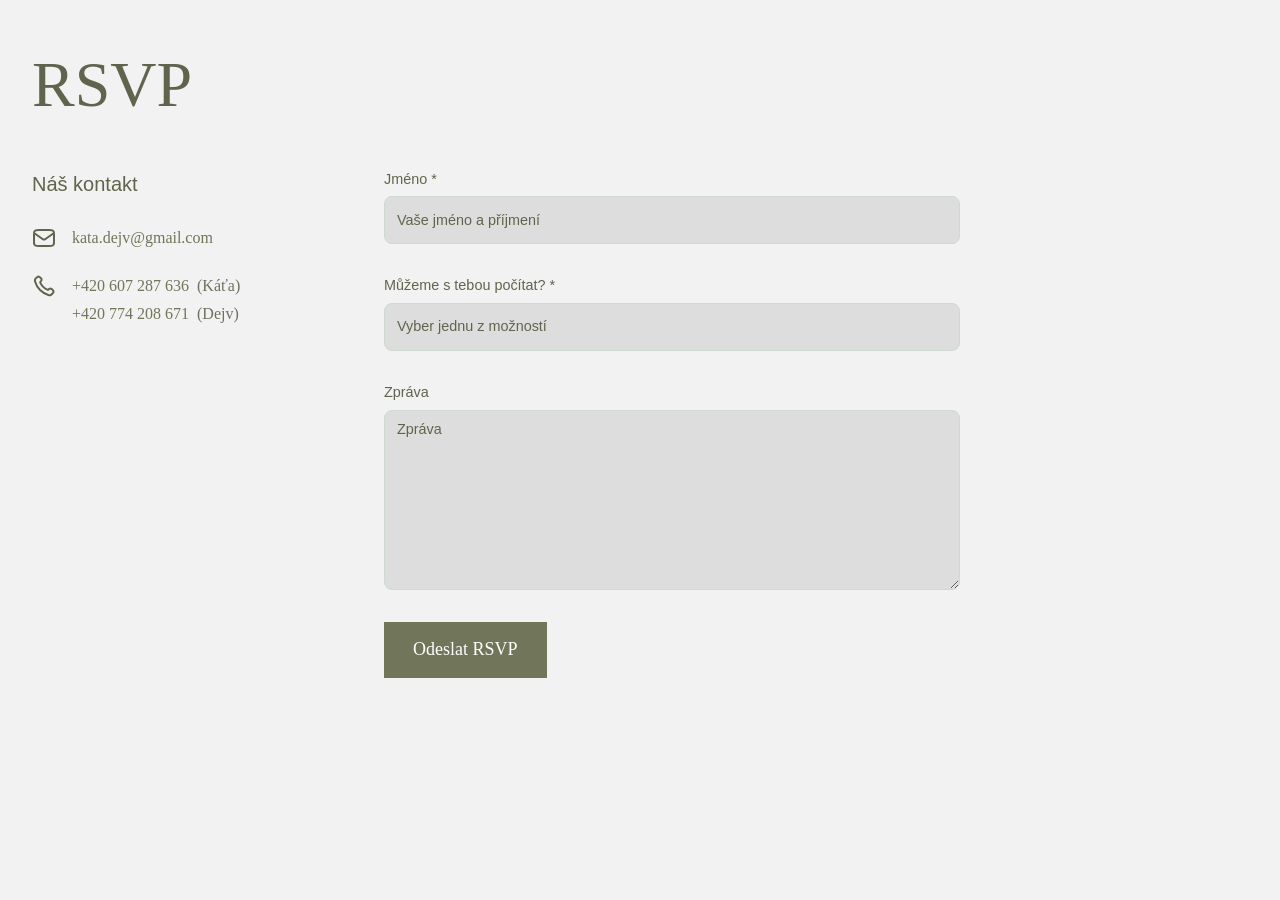
==== commit d524648f: "Add files via upload" ====
--- a/rsvp.html
+++ b/rsvp.html
@@ -102,12 +102,12 @@
                                 <div class="contact-phone-links">
                                     <div style="display: flex; flex-direction: column; align-items: flex-start; gap: 4px;">
                                         <div>
-                                            <a class="contact-links" href="tel:+420607287636" style="display: inline;">607 287 636</a>
+                                            <a class="contact-links" href="tel:+420607287636" style="display: inline;">+420 607 287 636</a>
                                             <span class="contact-phone-name">(Káťa)</span>
                                         </div>
 
                                         <div>
-                                            <a class="contact-links" href="tel:+420774208671" style="display: inline;">774 208 671</a>
+                                            <a class="contact-links" href="tel:+420774208671" style="display: inline;">+420 774 208 671</a>
                                             <span class="contact-phone-name">(Dejv)</span>
                                         </div>
                                     </div>
@@ -146,7 +146,7 @@
                             <select id="polevka-1" name="Polévka" data-name="Polévka" class="text-field w-select">
                                 <option value="">Vyber jednu z možností</option>
                                 <option value="Hovězí vývar s játrovými knedlíčky, nudle, bylinky">Hovězí vývar s játrovými knedlíčky, nudle, bylinky</option>
-                                <option value="Dýňový krém">Dýňový krém</option>
+                                <option value="Dýňová polévka, smetana, semínka, petrželový olej">Dýňová polévka, smetana, semínka, petrželový olej</option>
                             </select>
                         </div>
 
@@ -165,7 +165,7 @@
                             <select id="polevka-2" name="Polévka 2. osoba" data-name="Polévka 2. osoba" class="text-field w-select">
                                 <option value="">Vyber jednu z možností</option>
                                 <option value="Hovězí vývar s játrovými knedlíčky, nudle, bylinky">Hovězí vývar s játrovými knedlíčky, nudle, bylinky</option>
-                                <option value="Dýňový krém">Dýňový krém</option>
+                                <option value="Dýňová polévka, smetana, semínka, petrželový olej">Dýňová polévka, smetana, semínka, petrželový olej</option>
                             </select>
                         </div>
 
@@ -185,7 +185,7 @@
                         </div>
 
                         <div class="_100-width">
-                            <input type="submit" data-wait="Please wait..." class="primary-button w-button" value="Odešli RSVP"/>
+                            <input type="submit" data-wait="Please wait..." class="primary-button w-button" value="Odeslat RSVP"/>
                         </div>
 
                     </div>
--- a/rsvp_styles.css
+++ b/rsvp_styles.css
@@ -2103,7 +2103,7 @@
 }
 
 body {
-  background-color: #fcfaf7;
+  background-color: #f2f2f2;
   color: var(--text--default--dark-text);
   flex-direction: column;
   min-height: 100%;
@@ -2501,7 +2501,7 @@
 
 .text-field {
   border: 1px solid var(--brand--neutrals--grey-background);
-  background-color: #fcf6e7;
+  background-color: #dddddd;
   color: #61644c;
   border-radius: 8px;
   max-width: 100%;
@@ -4396,4 +4396,7 @@
 .contact-phone-name {
     margin-left: 4px;
     opacity: 0.90;
+}
+html {
+  overflow-y: scroll;
 }
